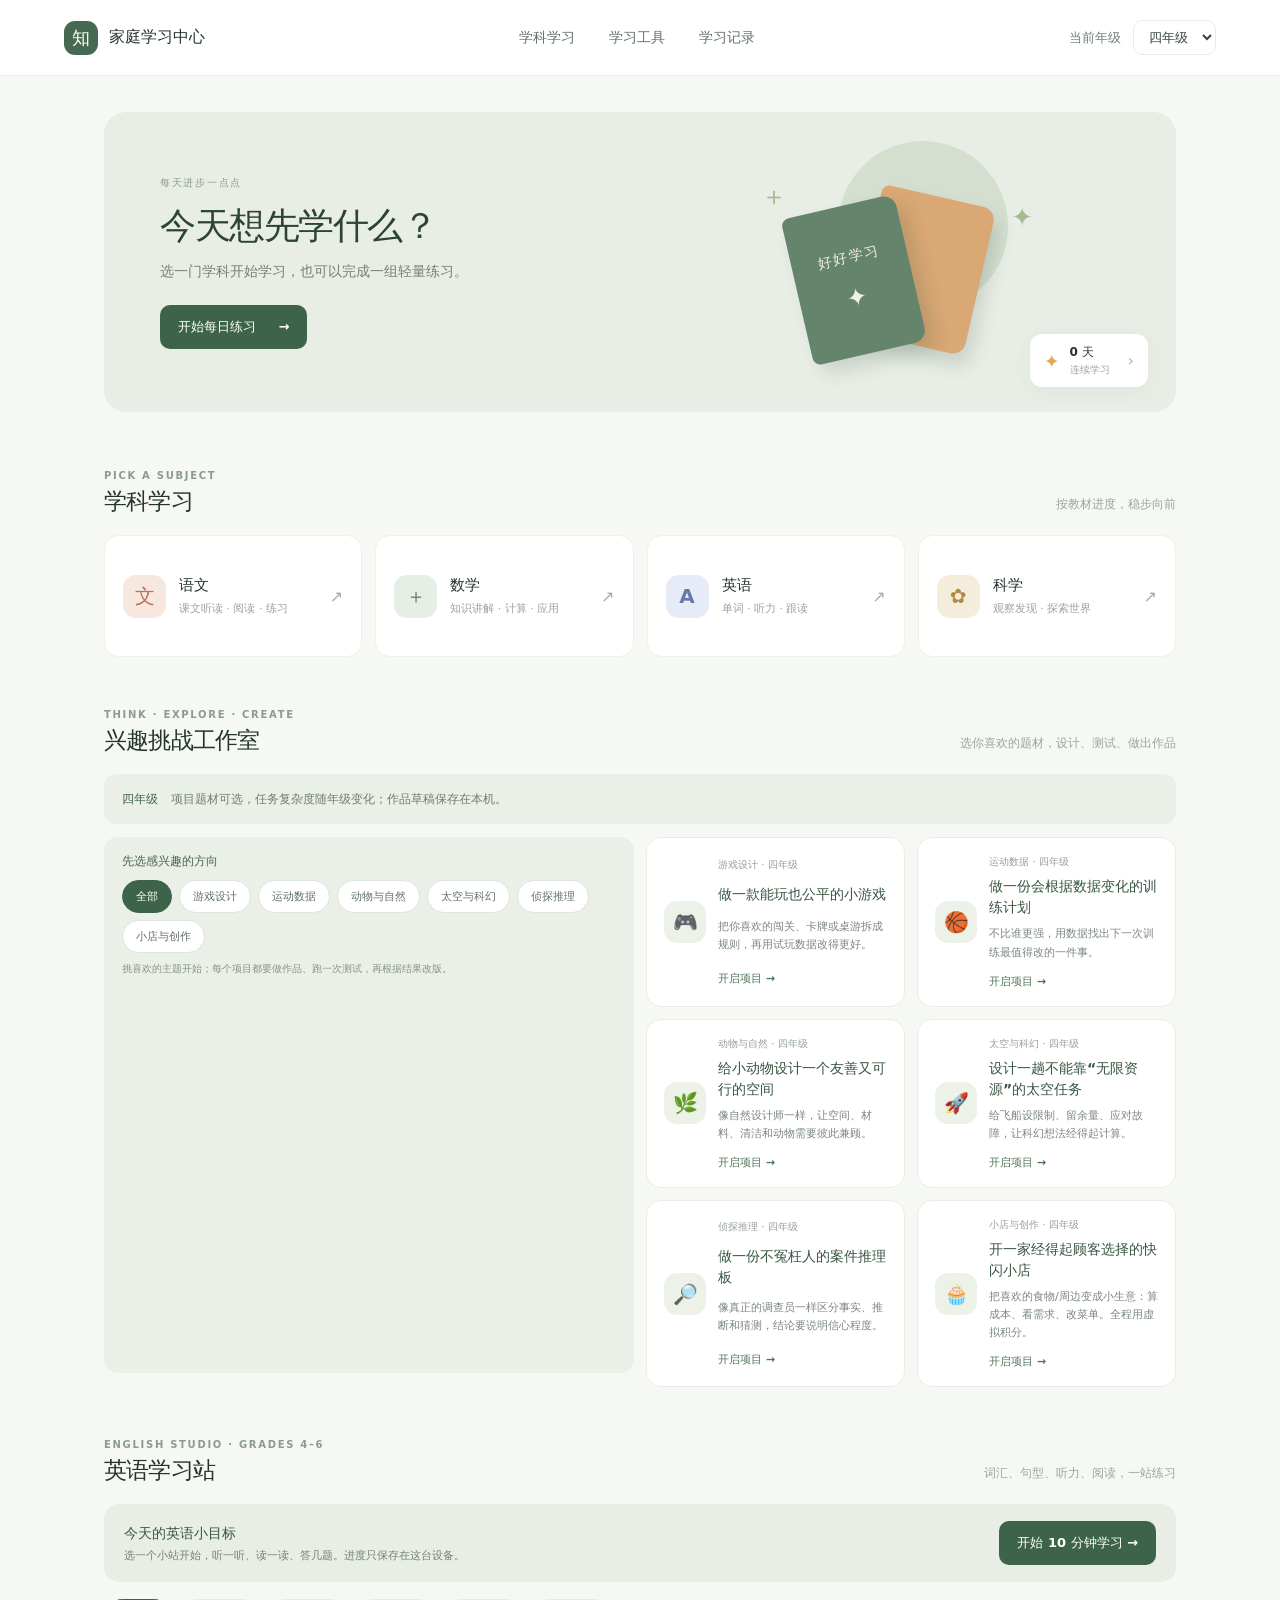
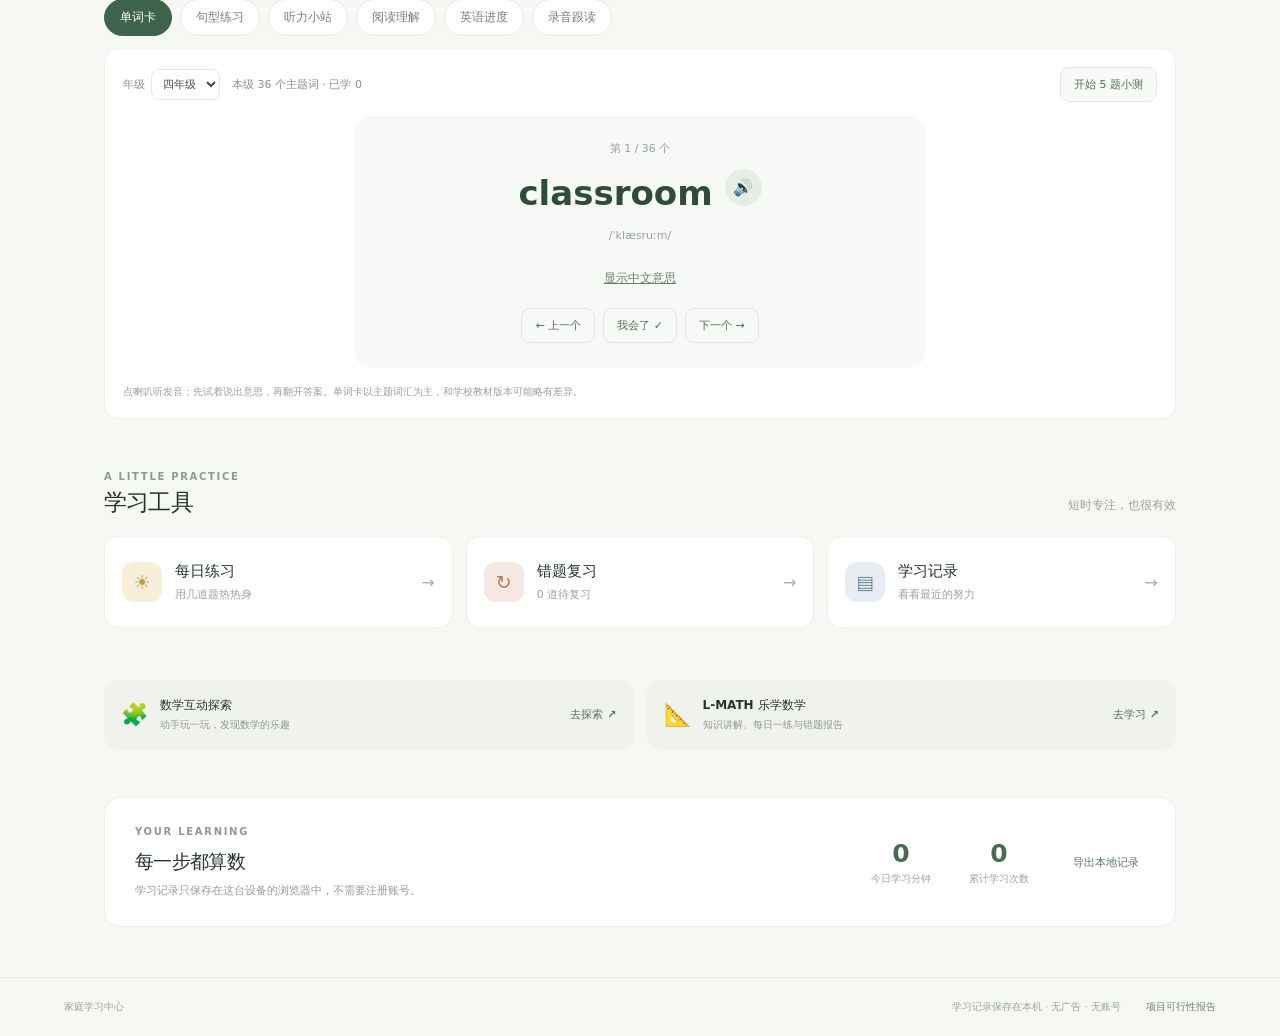
==== index.html @ c42e1370 "Replace basic drills with interest-led projects" ====
<!doctype html>
<html lang="zh-CN"><head><meta charset="utf-8"><meta name="viewport" content="width=device-width,initial-scale=1,viewport-fit=cover"><meta name="theme-color" content="#f4f7f2"><meta name="description" content="四至六年级家庭学习入口"><link rel="manifest" href="manifest.webmanifest"><link rel="icon" href="icon.svg" type="image/svg+xml"><link rel="stylesheet" href="styles.css"><title>家庭学习中心</title></head>
<body><header class="topbar"><a class="brand" href="#home"><span class="brand-mark">知</span><span>家庭学习中心</span></a><nav><a href="#subjects">学科学习</a><a href="#tools">学习工具</a><a href="#records">学习记录</a></nav><label class="grade-picker">当前年级 <select id="grade"><option value="4">四年级</option><option value="5">五年级</option><option value="6">六年级</option></select></label></header>
<main id="home"><section class="hero"><div class="hero-copy"><p class="eyebrow">每天进步一点点</p><h1>今天想先学什么？</h1><p>选一门学科开始学习，也可以完成一组轻量练习。</p><button class="primary" id="daily-start">开始每日练习 <span>→</span></button></div><div class="hero-art" aria-hidden="true"><div class="sun"></div><div class="book book-back"></div><div class="book book-front"><span>好好学习</span><b>✦</b></div><div class="spark spark-one">✦</div><div class="spark spark-two">＋</div></div><div class="streak"><span class="streak-icon">✦</span><span><b id="streak-count">0 天</b><small>连续学习</small></span><span class="streak-arrow">›</span></div></section>
<section id="subjects" class="section"><div class="section-heading"><div><p class="eyebrow">PICK A SUBJECT</p><h2>学科学习</h2></div><span class="section-note">按教材进度，稳步向前</span></div><div class="subject-grid"><a class="subject-card chinese" href="https://d3nmsqi4n72idj.cloudfront.net/" target="_blank" rel="noopener noreferrer"><span class="subject-icon">文</span><span class="subject-text"><b>语文</b><small>课文听读 · 阅读 · 练习</small></span><span class="card-arrow">↗</span></a><a class="subject-card math" href="https://d3nmsqi4n72idj.cloudfront.net/" target="_blank" rel="noopener noreferrer"><span class="subject-icon">＋</span><span class="subject-text"><b>数学</b><small>知识讲解 · 计算 · 应用</small></span><span class="card-arrow">↗</span></a><a class="subject-card english" href="#english-learning"><span class="subject-icon">A</span><span class="subject-text"><b>英语</b><small>单词 · 听力 · 跟读</small></span><span class="card-arrow">↗</span></a><a class="subject-card science" href="https://d3nmsqi4n72idj.cloudfront.net/" target="_blank" rel="noopener noreferrer"><span class="subject-icon">✿</span><span class="subject-text"><b>科学</b><small>观察发现 · 探索世界</small></span><span class="card-arrow">↗</span></a></div></section>
<section id="advanced" class="section advanced-section"><div class="section-heading"><div><p class="eyebrow">THINK · EXPLORE · CREATE</p><h2>兴趣挑战工作室</h2></div><span class="section-note">选你喜欢的题材，设计、测试、做出作品</span></div><div class="advanced-intro"><b id="advanced-grade-label">四年级</b><span>项目题材可选，任务复杂度随年级变化；作品草稿保存在本机。</span></div><div class="advanced-grid" id="advanced-grid"></div></section>
<section id="english-learning" class="section english-learning"><div class="section-heading"><div><p class="eyebrow">ENGLISH STUDIO · GRADES 4–6</p><h2>英语学习站</h2></div><span class="section-note">词汇、句型、听力、阅读，一站练习</span></div><div class="english-intro"><div><strong>今天的英语小目标</strong><p>选一个小站开始，听一听、读一读、答几题。进度只保存在这台设备。</p></div><button class="primary" id="english-plan-start">开始 10 分钟学习 →</button></div><div class="english-tabs" role="tablist" aria-label="英语学习内容"><button class="english-tab active" data-english-tab="words">单词卡</button><button class="english-tab" data-english-tab="sentences">句型练习</button><button class="english-tab" data-english-tab="listening">听力小站</button><button class="english-tab" data-english-tab="reading">阅读理解</button><button class="english-tab" data-english-tab="progress">英语进度</button></div><div id="english-content" class="english-content"></div></section><section id="tools" class="section"><div class="section-heading"><div><p class="eyebrow">A LITTLE PRACTICE</p><h2>学习工具</h2></div><span class="section-note">短时专注，也很有效</span></div><div class="tool-grid"><button class="tool-card daily-tool" id="daily-card"><span class="tool-icon">☀</span><span><b>每日练习</b><small>用几道题热热身</small></span><span class="card-arrow">→</span></button><button class="tool-card" id="mistakes-card"><span class="tool-icon mistake-icon">↻</span><span><b>错题复习</b><small><i id="mistake-count">0</i> 道待复习</small></span><span class="card-arrow">→</span></button><button class="tool-card" id="records-card"><span class="tool-icon record-icon">▤</span><span><b>学习记录</b><small>看看最近的努力</small></span><span class="card-arrow">→</span></button></div></section>
<section class="extras"><div><span class="extra-icon">🧩</span><span><b>数学互动探索</b><small>动手玩一玩，发现数学的乐趣</small></span><a href="https://talkincode.github.io/kidslab/" target="_blank" rel="noopener noreferrer">去探索 ↗</a></div><div><span class="extra-icon">📐</span><span><b>L-MATH 乐学数学</b><small>知识讲解、每日一练与错题报告</small></span><a href="https://lll-96.github.io/Math-Learnning/" target="_blank" rel="noopener noreferrer">去学习 ↗</a></div></section>
<section id="records" class="record-panel"><div><p class="eyebrow">YOUR LEARNING</p><h2>每一步都算数</h2><p>学习记录只保存在这台设备的浏览器中，不需要注册账号。</p></div><div class="record-stat"><b id="today-minutes">0</b><small>今日学习分钟</small></div><div class="record-stat"><b id="done-lessons">0</b><small>累计学习次数</small></div><button class="text-button" id="export-data">导出本地记录</button></section></main>
<footer><span>家庭学习中心</span><span>学习记录保存在本机 · 无广告 · 无账号</span><a href="REPORT.md">项目可行性报告</a></footer><dialog id="practice-dialog"><form method="dialog" class="dialog-head"><div><p class="eyebrow">DAILY PRACTICE</p><h2 id="practice-title">每日练习</h2></div><button class="close-button" aria-label="关闭">×</button></form><div id="practice-body"></div></dialog><dialog id="challenge-dialog"><form method="dialog" class="dialog-head"><div><p class="eyebrow">THINK · EXPLORE · CREATE</p><h2 id="challenge-title">进阶挑战</h2></div><button class="close-button" aria-label="关闭">×</button></form><div id="challenge-body"></div></dialog><script src="app.js"></script><script src="advanced.js"></script><script src="english.js"></script></body></html>
---- styles.css ----
:root{font-family:'Noto Sans SC','Microsoft YaHei',system-ui,sans-serif;color:#26352c;background:#f6f8f4;font-synthesis:none;--green:#395f4a;--paper:#fff;--line:#e9ede8}*{box-sizing:border-box}body{margin:0;min-width:320px}a{color:inherit;text-decoration:none}button,select{font:inherit}.topbar{height:76px;display:flex;align-items:center;justify-content:space-between;padding:0 max(5vw,24px);background:#fff;border-bottom:1px solid #edf0ec}.brand{display:flex;gap:11px;align-items:center;font-weight:700}.brand-mark{width:34px;height:34px;border-radius:11px;background:#456951;color:white;display:grid;place-items:center;font-size:18px}.topbar nav{display:flex;gap:34px;color:#66726a;font-size:14px}.grade-picker{font-size:13px;color:#748078}.grade-picker select{margin-left:8px;padding:8px 11px;border:1px solid var(--line);border-radius:9px;background:#fff;color:#37473d}main{max-width:1120px;padding:0 24px;margin:auto}.hero{min-height:300px;margin:36px 0 58px;border-radius:22px;background:#e8eee5;position:relative;overflow:hidden;display:flex;align-items:center;padding:48px 56px}.hero-copy{position:relative;z-index:2}.eyebrow{font-size:10px;letter-spacing:.17em;font-weight:700;color:#8d9b8f;margin:0 0 12px}.hero h1{font-size:36px;letter-spacing:-.04em;margin:0 0 12px;color:#2c4434}.hero-copy>p:not(.eyebrow){color:#738076;margin:0 0 24px;font-size:14px}.primary{border:0;background:#3d644a;color:#fff;padding:13px 18px;border-radius:10px;font-size:13px;font-weight:600;cursor:pointer}.primary span{margin-left:18px}.hero-art{position:absolute;width:350px;height:290px;right:120px;top:5px}.sun{position:absolute;width:170px;height:170px;right:48px;top:24px;border-radius:50%;background:#d4dfd0}.book{position:absolute;width:116px;height:150px;top:88px;left:90px;border-radius:8px 13px 13px 8px;box-shadow:8px 11px 18px #273a2b27;transform:rotate(-13deg)}.book-back{left:159px;top:78px;background:#d9a875;transform:rotate(13deg)}.book-front{background:#64856c;color:#f5f1dc;display:flex;align-items:center;justify-content:center;flex-direction:column;font-size:14px;letter-spacing:.12em}.book-front b{font-size:25px;margin-top:17px;font-weight:400}.spark{position:absolute;color:#a6b894}.spark-one{right:23px;top:85px;font-size:26px}.spark-two{left:55px;top:62px;font-size:26px}.streak{position:absolute;right:28px;bottom:25px;display:flex;align-items:center;gap:10px;background:#fff;padding:10px 14px;border-radius:12px;box-shadow:0 5px 20px #3346340d}.streak-icon{color:#e5a855;font-size:19px}.streak b,.streak small{display:block}.streak b{font-size:12px}.streak small{font-size:10px;color:#9aa49c;margin-top:2px}.streak-arrow{color:#a5afa7;margin-left:8px}.section{margin:0 0 52px}.section-heading{display:flex;justify-content:space-between;align-items:end;margin-bottom:18px}.section-heading .eyebrow{margin-bottom:5px}.section h2,.record-panel h2{margin:0;font-size:23px;letter-spacing:-.035em}.section-note{font-size:12px;color:#9aa49c;padding-bottom:4px}.subject-grid{display:grid;grid-template-columns:repeat(4,1fr);gap:13px}.subject-card{height:122px;border-radius:14px;background:white;display:flex;align-items:center;padding:18px;gap:13px;border:1px solid #eef0ec;transition:transform .18s,box-shadow .18s}.subject-card:hover,.tool-card:hover{transform:translateY(-2px);box-shadow:0 10px 25px #26352c0b}.subject-icon{width:43px;height:43px;border-radius:13px;display:grid;place-items:center;font-weight:700;font-size:20px}.chinese .subject-icon{background:#f7e8df;color:#bb7350}.math .subject-icon{background:#e6efe5;color:#648260}.english .subject-icon{background:#e6ebf7;color:#667aa8}.science .subject-icon{background:#f4eddb;color:#b18a42}.subject-text{display:flex;flex-direction:column;gap:6px}.subject-text b,.tool-card b{font-size:15px}.subject-text small,.tool-card small{font-size:11px;color:#9aa49c}.card-arrow{margin-left:auto;color:#a4ada5;font-size:16px}.tool-grid{display:grid;grid-template-columns:repeat(3,1fr);gap:13px}.tool-card{min-height:92px;border:1px solid #eef0ec;border-radius:14px;background:#fff;display:flex;align-items:center;text-align:left;padding:17px;gap:13px;cursor:pointer;color:inherit;transition:.18s}.tool-icon{width:40px;height:40px;border-radius:12px;display:grid;place-items:center;background:#f7efd9;color:#c29844;font-size:19px}.mistake-icon{background:#f5e8e3;color:#bb765a}.record-icon{background:#e7edf2;color:#6f8897}.tool-card span:nth-child(2){display:flex;flex-direction:column;gap:6px}.extras{display:grid;grid-template-columns:1fr 1fr;gap:13px;margin:0 0 48px}.extras>div{display:flex;align-items:center;gap:12px;padding:17px;background:#f0f2ed;border-radius:13px}.extra-icon{font-size:22px}.extras span:nth-child(2){display:flex;flex-direction:column;gap:4px}.extras b{font-size:12px}.extras small{font-size:10px;color:#8e9991}.extras a{margin-left:auto;font-size:11px;color:#52735b;font-weight:600;white-space:nowrap}.record-panel{padding:28px 30px;background:#fff;border:1px solid #edf0ec;border-radius:16px;display:flex;align-items:center;gap:38px;margin-bottom:50px}.record-panel>div:first-child{flex:1}.record-panel h2{font-size:19px}.record-panel>div:first-child>p:last-child{font-size:11px;color:#929d94;margin:8px 0 0}.record-stat b,.record-stat small{display:block;text-align:center}.record-stat b{font-size:25px;color:#496b50}.record-stat small{font-size:10px;color:#9aa49c;margin-top:4px}.text-button{border:0;background:none;color:#58765e;font-size:11px;cursor:pointer}footer{border-top:1px solid #e9ede8;padding:22px max(5vw,24px);font-size:10px;color:#9aa49c;display:flex;gap:25px}footer span:nth-child(2){margin-left:auto}footer a{color:#718475}dialog{border:0;border-radius:18px;padding:25px;width:min(500px,calc(100% - 30px));box-shadow:0 20px 80px #1e2e1e44;color:#26352c}dialog::backdrop{background:#1d2c2180;backdrop-filter:blur(3px)}.dialog-head{display:flex;justify-content:space-between;align-items:start}.dialog-head h2{margin:0 0 20px}.close-button{border:0;background:#f0f2ed;border-radius:50%;width:32px;height:32px;font-size:20px;cursor:pointer}.question{padding:17px;background:#f5f7f3;border-radius:12px;margin:10px 0}.question p{margin:0 0 12px;font-weight:600}.answers{display:grid;grid-template-columns:1fr 1fr;gap:8px}.answer{border:1px solid #e2e8e1;border-radius:9px;background:white;padding:11px;cursor:pointer;text-align:left}.answer.correct{background:#e6f2e8;border-color:#75a47d}.answer.wrong{background:#fae9e5;border-color:#d79987}.result{font-size:13px;color:#547459;padding:13px 0}.history-row{font-size:12px;padding:10px 0;border-bottom:1px solid #edf0ec}.history-empty{color:#89958c;font-size:13px;padding:12px 0}@media(max-width:760px){.topbar{height:64px;padding:0 17px}.topbar nav{display:none}.grade-picker{font-size:11px}.grade-picker select{padding:7px}.hero{margin:18px 0 40px;min-height:270px;padding:30px 23px;align-items:flex-start}.hero h1{font-size:29px}.hero-copy>p:not(.eyebrow){max-width:230px;line-height:1.7}.hero-art{right:-82px;top:73px;transform:scale(.73);transform-origin:top right;opacity:.8}.streak{right:15px;bottom:14px}.subject-grid{grid-template-columns:repeat(2,1fr);gap:10px}.subject-card{height:105px;padding:12px;gap:9px}.subject-icon{width:38px;height:38px}.subject-text b{font-size:14px}.subject-text small{font-size:10px}.section{margin-bottom:40px}.section h2{font-size:21px}.section-note{font-size:10px}.tool-grid{grid-template-columns:1fr}.tool-card{min-height:76px}.extras{grid-template-columns:1fr;margin-bottom:35px}.record-panel{padding:22px 18px;gap:16px;flex-wrap:wrap}.record-panel>div:first-child{flex-basis:100%}.record-stat{flex:1}.text-button{margin-left:auto}footer{flex-wrap:wrap;padding:18px;font-size:9px;gap:9px 16px}footer span:nth-child(2){margin-left:0}footer a{margin-left:auto}}@media(min-width:761px) and (max-width:980px){.subject-grid{grid-template-columns:repeat(2,1fr)}.hero-art{right:55px}.subject-card{height:106px}}
.english-learning{scroll-margin-top:22px}.english-intro{background:#e8eee5;border-radius:15px;padding:17px 20px;display:flex;align-items:center;gap:18px;margin-bottom:14px}.english-intro>div{flex:1}.english-intro strong{font-size:14px;color:#385741}.english-intro p{font-size:11px;color:#728075;margin:5px 0 0}.english-intro .primary{white-space:nowrap}.english-tabs{display:flex;gap:8px;overflow-x:auto;padding:3px 0 12px;scrollbar-width:thin}.english-tab{border:1px solid #e5eae3;border-radius:999px;background:#fff;padding:9px 15px;color:#718075;font-size:12px;white-space:nowrap;cursor:pointer}.english-tab.active{background:#3d644a;border-color:#3d644a;color:#fff}.english-content{min-height:265px;background:#fff;border:1px solid #edf0ec;border-radius:15px;padding:18px}.english-toolbar{display:flex;align-items:center;gap:12px;flex-wrap:wrap;margin-bottom:14px;color:#869289;font-size:11px}.english-toolbar label{display:flex;align-items:center;gap:6px}.english-toolbar select{border:1px solid #e4e9e3;border-radius:8px;padding:7px;background:white;color:#415147}.english-toolbar .soft-button{margin-left:auto}.soft-button{border:1px solid #e2e9e1;background:#f8faf7;color:#4d7055;border-radius:9px;padding:9px 13px;font-size:11px;cursor:pointer}.word-card{max-width:570px;margin:10px auto 0;padding:25px;border-radius:15px;background:#f7f9f6;text-align:center}.word-count,.ipa{font-size:11px;color:#97a199}.word-main{display:flex;align-items:center;justify-content:center;gap:12px}.word-main h3{font-size:34px;margin:17px 0 5px;color:#2f4c38}.sound-button{border:0;background:#e4eee3;width:37px;height:37px;border-radius:50%;cursor:pointer}.reveal-word{margin-top:16px;border:0;background:none;color:#65836a;text-decoration:underline;cursor:pointer;font-size:12px}.word-meaning{font-weight:700;color:#4b6a50}.word-actions{display:flex;justify-content:center;gap:8px;flex-wrap:wrap;margin-top:20px}.english-hint{margin-top:15px;color:#98a198;font-size:10px;line-height:1.7}.quiz-progress{font-size:11px;color:#94a096;margin:8px 0}.quiz-card{background:#f7f9f6;border-radius:13px;padding:20px}.quiz-card h3,.listening-card h3,.speaking-card h3,.reading-card h3{font-size:18px;color:#304936;margin:7px 0 15px}.english-options{display:grid;grid-template-columns:1fr 1fr;gap:9px;margin-top:13px}.english-option{border:1px solid #e1e8e0;border-radius:10px;background:#fff;padding:12px;text-align:left;color:#394b3e;font-size:13px;cursor:pointer;line-height:1.5}.english-option:hover{border-color:#739578}.english-option.correct{border-color:#79a481;background:#eaf4eb}.english-option:disabled{cursor:default}.prompt-cn{font-size:19px;font-weight:700;margin:0}.answer-feedback{margin:12px 0 0;font-size:12px;color:#55765b;line-height:1.6}.english-result{text-align:center;padding:40px 10px}.english-result>span{font-size:30px;color:#d5a34f}.english-result h3{font-size:20px}.listen-label{font-size:10px;letter-spacing:.12em;color:#91a092;font-weight:700}.listening-card,.speaking-card,.reading-card{max-width:700px;margin:auto;padding:8px}.listen-big{display:flex;align-items:center;gap:12px;margin:12px auto;border:0;border-radius:12px;background:#e9f0e7;color:#466d4f;padding:14px 20px;font-weight:700;cursor:pointer}.text-button{cursor:pointer}.listen-script{padding:10px;background:#f6f8f4;border-radius:9px;text-align:center}.reading-top{display:flex;justify-content:space-between;align-items:center;color:#8a968d;font-size:11px}.reading-card h3{font-size:21px;margin:12px 0}.reading-text{font-size:15px;line-height:2;color:#405347;background:#f7f9f6;border-radius:12px;padding:17px}.read-line{border-radius:4px}.read-line.speaking{background:#e7f2df;box-shadow:0 0 0 2px #e7f2df}.reading-question{padding:12px 0;border-bottom:1px solid #edf0ec}.reading-question>p:first-child{font-weight:600;font-size:13px}.reading-question .english-option{font-size:12px}.english-progress{display:flex;gap:12px}.english-stat{flex:1;padding:17px;background:#f6f8f4;border-radius:12px;text-align:center}.english-stat b,.english-stat small{display:block}.english-stat b{font-size:24px;color:#4f7357}.english-stat small{font-size:10px;color:#909b91;margin-top:5px}.subhead{font-size:14px;margin:20px 0 8px}.speaking-card{padding:10px}.model-text{font-size:16px;line-height:1.8;padding:15px;background:#f6f8f4;border-radius:12px}.record-controls{display:flex;gap:8px;flex-wrap:wrap}.record-button{border:0;background:#b95d4d;color:#fff;border-radius:9px;padding:10px 14px;font-size:11px;cursor:pointer}.record-button:disabled,.soft-button:disabled{opacity:.5}.record-playback{margin:13px 0}.record-playback audio{width:100%;height:40px}.record-grade{padding:14px;background:#f6f8f4;border-radius:11px}.record-grade>p{font-weight:700;font-size:13px}.self-score{display:flex;gap:8px;flex-wrap:wrap;margin:8px 0}.self-score button{background:white;border:1px solid #dfe8de;border-radius:8px;padding:9px 12px;color:#4e6c53;cursor:pointer}.record-grade small{display:block;color:#849186;font-size:10px;line-height:1.6}@media(max-width:760px){.english-intro{align-items:flex-start;flex-direction:column;padding:15px}.english-intro .primary{width:100%;text-align:center}.english-content{padding:12px}.english-options{grid-template-columns:1fr}.word-card{padding:19px 12px}.english-toolbar .soft-button{margin-left:0}.english-stat{padding:13px 5px}.english-stat b{font-size:20px}.reading-text{font-size:14px}}

/* Progressive thinking challenges */
.advanced-section{scroll-margin-top:22px}.advanced-intro{display:flex;align-items:center;gap:13px;padding:15px 18px;margin-bottom:13px;border-radius:12px;background:#eaf0e7;color:#6e7e70;font-size:12px;line-height:1.7}.advanced-intro b{color:#42654a;white-space:nowrap}.advanced-grid{display:grid;grid-template-columns:repeat(2,minmax(0,1fr));gap:12px}.advanced-card{position:relative;display:grid;grid-template-columns:40px 1fr;column-gap:12px;align-items:center;text-align:left;padding:18px;border:1px solid #e9ede8;border-radius:14px;background:white;color:#26352c;cursor:pointer;transition:transform .18s,box-shadow .18s}.advanced-card:hover{transform:translateY(-2px);box-shadow:0 10px 25px #26352c0b}.advanced-icon{grid-row:span 4;width:40px;height:40px;display:grid;place-items:center;border-radius:12px;background:#edf2e9;color:#527256;font-size:19px}.advanced-card.english .advanced-icon{background:#e6ebf7;color:#667aa8}.advanced-card.chinese .advanced-icon{background:#f7e8df;color:#bb7350}.advanced-card.science .advanced-icon{background:#f4eddb;color:#b18a42}.advanced-meta{font-size:10px;color:#97a199}.advanced-card>b{font-size:14px;margin:4px 0}.advanced-card>strong{font-size:13px;font-weight:600;color:#4e6752}.advanced-card>small{font-size:10px;color:#9aa49c;margin-top:7px}.advanced-arrow{grid-column:2;color:#54745a;font-size:11px;font-weight:600;margin-top:12px}.challenge-tag{font-size:11px;color:#839187;margin:0 0 12px}.challenge-passage{padding:17px;border-radius:12px;background:#f5f7f3;font-size:14px;line-height:1.9;white-space:pre-line}.challenge-task{padding:8px 0}.challenge-task h3{font-size:14px;margin:14px 0 6px}.challenge-task p,.challenge-details p{font-size:13px;line-height:1.8;color:#516257}.challenge-details{border-top:1px solid #edf0ec;padding:12px 0}.challenge-details summary{font-size:12px;color:#55765b;font-weight:600;cursor:pointer;padding:5px 0}.challenge-details p{margin:8px 0 0}.challenge-done{width:100%;margin-top:12px}.challenge-note{font-size:10px;color:#99a29b;text-align:center;line-height:1.6}@media(max-width:760px){.advanced-grid{grid-template-columns:1fr}.advanced-intro{align-items:flex-start}.advanced-card{padding:15px}}

/* Interest-led project studio */
.interest-picker{padding:16px 18px;background:#eaf0e7;border-radius:14px;margin-bottom:14px}.interest-picker>span{display:block;font-size:12px;font-weight:700;color:#48664e;margin-bottom:10px}.interest-picker>small{display:block;font-size:10px;color:#879389;margin-top:9px}.interest-chips{display:flex;gap:7px;flex-wrap:wrap}.interest-chip{border:1px solid #dce5da;border-radius:999px;padding:8px 13px;background:#fff;color:#617166;font-size:11px;cursor:pointer}.interest-chip.active{background:#3d644a;border-color:#3d644a;color:white}.mission-grid{display:grid;grid-template-columns:repeat(2,minmax(0,1fr));gap:12px}.mission-card{display:grid;grid-template-columns:42px 1fr;gap:7px 12px;align-items:center;text-align:left;padding:17px;border:1px solid #e9ede8;border-radius:15px;background:#fff;color:#26352c;cursor:pointer;transition:.18s}.mission-card:hover{transform:translateY(-2px);box-shadow:0 10px 25px #26352c0b}.mission-icon{grid-row:span 4;width:42px;height:42px;display:grid;place-items:center;border-radius:13px;background:#edf2e9;font-size:20px}.mission-theme{font-size:10px;color:#96a097}.mission-card strong{font-size:14px;color:#385541;line-height:1.5}.mission-hook{font-size:11px;color:#7b877e;line-height:1.65}.mission-cta{font-size:11px;color:#4f7357;font-weight:700;margin-top:5px}.project-hook{padding:14px 16px;background:#eaf0e7;color:#4f6954;border-radius:12px;font-size:13px;line-height:1.8}.project-brief,.project-fields,.project-rubric{margin:18px 0}.project-brief h3,.project-fields h3,.project-rubric h3{font-size:14px;margin:0 0 8px}.project-brief>p{font-size:13px;line-height:1.85;color:#4c5b50}.project-limits{display:grid;gap:5px;padding:12px;background:#f7f8f5;border-radius:10px;font-size:11px;color:#7b877e;line-height:1.7}.project-limits b{color:#526c56}.project-field{display:block;margin:12px 0}.project-field>span{display:block;font-size:11px;font-weight:600;color:#516257;margin-bottom:6px}.project-field textarea{display:block;width:100%;resize:vertical;border:1px solid #e1e7df;border-radius:10px;padding:11px;background:#fbfcfa;color:#35463a;font:inherit;font-size:12px;line-height:1.7}.project-field textarea:focus{outline:2px solid #a5bda5;border-color:transparent}.local-draft-note{font-size:10px;color:#97a097}.project-rubric{display:grid;gap:9px;padding:14px;background:#f7f8f5;border-radius:11px}.project-rubric h3{margin:0 0 3px}.project-rubric label{font-size:11px;color:#5f6d62;line-height:1.6;display:flex;align-items:flex-start;gap:8px}.project-rubric input{margin-top:2px;accent-color:#52765a}@media(max-width:760px){.mission-grid{grid-template-columns:1fr}.mission-card{padding:15px}.interest-picker{padding:14px}.interest-chip{padding:8px 10px}}
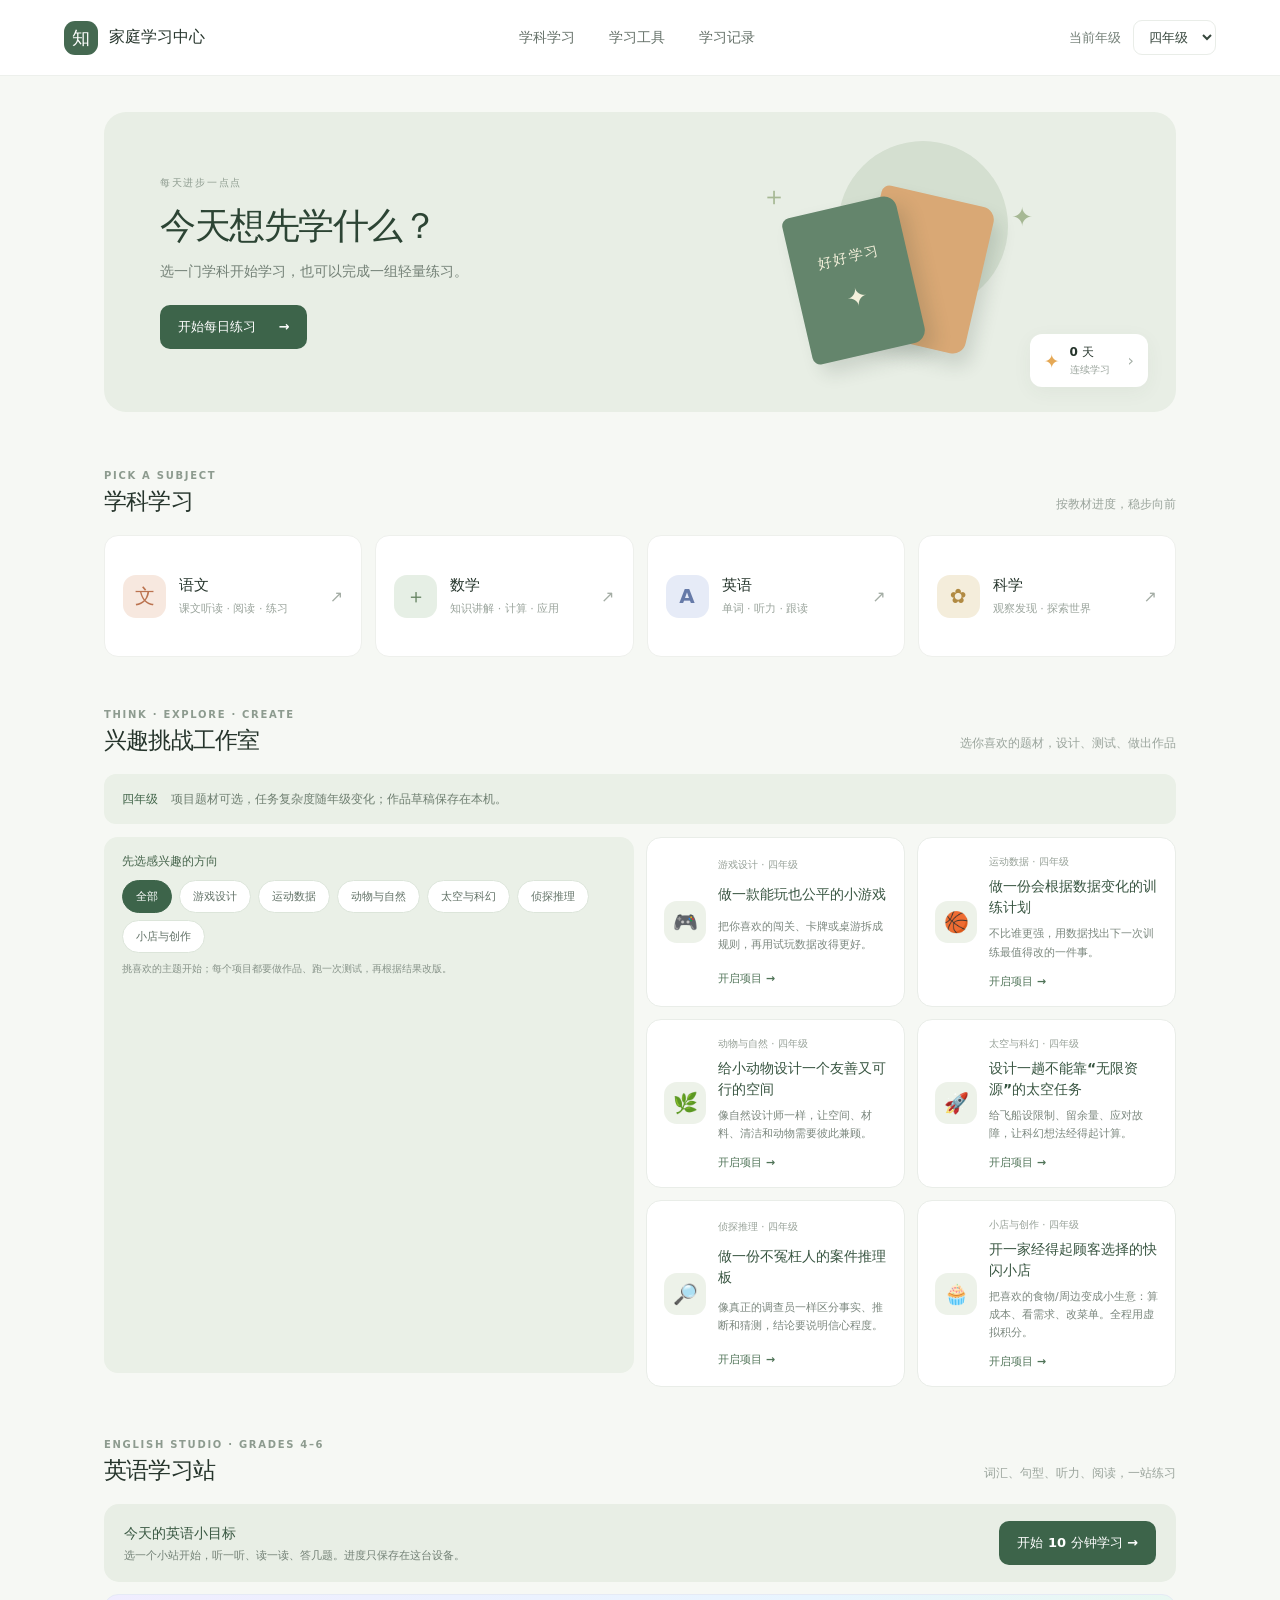
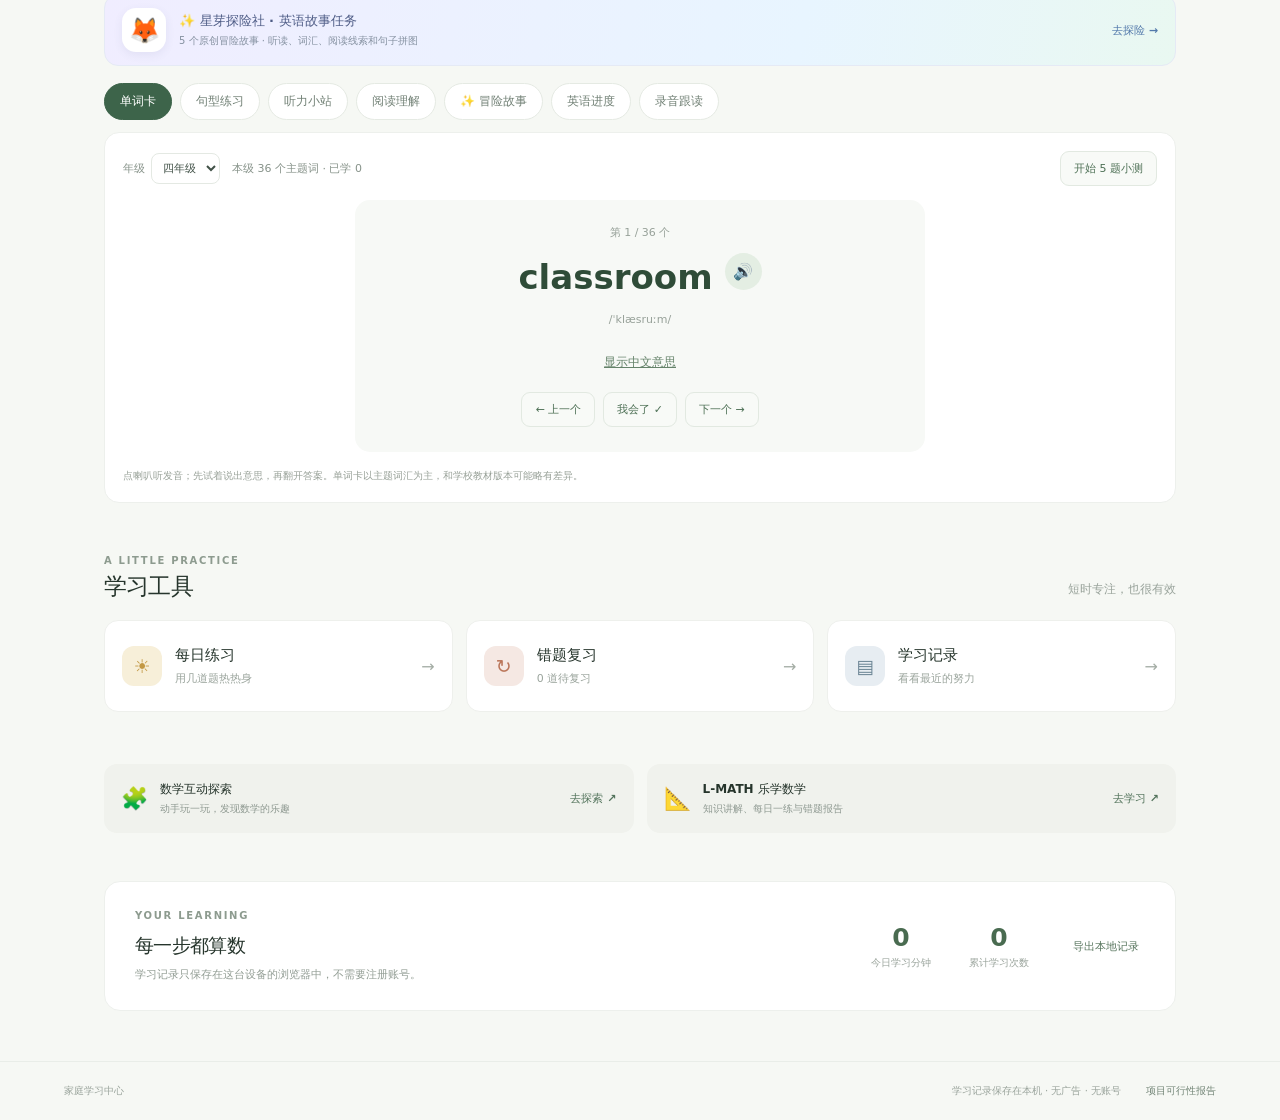
==== commit d13cb36a: "Add original interactive English adventure" ====
--- a/index.html
+++ b/index.html
@@ -4,7 +4,7 @@
 <main id="home"><section class="hero"><div class="hero-copy"><p class="eyebrow">每天进步一点点</p><h1>今天想先学什么？</h1><p>选一门学科开始学习，也可以完成一组轻量练习。</p><button class="primary" id="daily-start">开始每日练习 <span>→</span></button></div><div class="hero-art" aria-hidden="true"><div class="sun"></div><div class="book book-back"></div><div class="book book-front"><span>好好学习</span><b>✦</b></div><div class="spark spark-one">✦</div><div class="spark spark-two">＋</div></div><div class="streak"><span class="streak-icon">✦</span><span><b id="streak-count">0 天</b><small>连续学习</small></span><span class="streak-arrow">›</span></div></section>
 <section id="subjects" class="section"><div class="section-heading"><div><p class="eyebrow">PICK A SUBJECT</p><h2>学科学习</h2></div><span class="section-note">按教材进度，稳步向前</span></div><div class="subject-grid"><a class="subject-card chinese" href="https://d3nmsqi4n72idj.cloudfront.net/" target="_blank" rel="noopener noreferrer"><span class="subject-icon">文</span><span class="subject-text"><b>语文</b><small>课文听读 · 阅读 · 练习</small></span><span class="card-arrow">↗</span></a><a class="subject-card math" href="https://d3nmsqi4n72idj.cloudfront.net/" target="_blank" rel="noopener noreferrer"><span class="subject-icon">＋</span><span class="subject-text"><b>数学</b><small>知识讲解 · 计算 · 应用</small></span><span class="card-arrow">↗</span></a><a class="subject-card english" href="#english-learning"><span class="subject-icon">A</span><span class="subject-text"><b>英语</b><small>单词 · 听力 · 跟读</small></span><span class="card-arrow">↗</span></a><a class="subject-card science" href="https://d3nmsqi4n72idj.cloudfront.net/" target="_blank" rel="noopener noreferrer"><span class="subject-icon">✿</span><span class="subject-text"><b>科学</b><small>观察发现 · 探索世界</small></span><span class="card-arrow">↗</span></a></div></section>
 <section id="advanced" class="section advanced-section"><div class="section-heading"><div><p class="eyebrow">THINK · EXPLORE · CREATE</p><h2>兴趣挑战工作室</h2></div><span class="section-note">选你喜欢的题材，设计、测试、做出作品</span></div><div class="advanced-intro"><b id="advanced-grade-label">四年级</b><span>项目题材可选，任务复杂度随年级变化；作品草稿保存在本机。</span></div><div class="advanced-grid" id="advanced-grid"></div></section>
-<section id="english-learning" class="section english-learning"><div class="section-heading"><div><p class="eyebrow">ENGLISH STUDIO · GRADES 4–6</p><h2>英语学习站</h2></div><span class="section-note">词汇、句型、听力、阅读，一站练习</span></div><div class="english-intro"><div><strong>今天的英语小目标</strong><p>选一个小站开始，听一听、读一读、答几题。进度只保存在这台设备。</p></div><button class="primary" id="english-plan-start">开始 10 分钟学习 →</button></div><div class="english-tabs" role="tablist" aria-label="英语学习内容"><button class="english-tab active" data-english-tab="words">单词卡</button><button class="english-tab" data-english-tab="sentences">句型练习</button><button class="english-tab" data-english-tab="listening">听力小站</button><button class="english-tab" data-english-tab="reading">阅读理解</button><button class="english-tab" data-english-tab="progress">英语进度</button></div><div id="english-content" class="english-content"></div></section><section id="tools" class="section"><div class="section-heading"><div><p class="eyebrow">A LITTLE PRACTICE</p><h2>学习工具</h2></div><span class="section-note">短时专注，也很有效</span></div><div class="tool-grid"><button class="tool-card daily-tool" id="daily-card"><span class="tool-icon">☀</span><span><b>每日练习</b><small>用几道题热热身</small></span><span class="card-arrow">→</span></button><button class="tool-card" id="mistakes-card"><span class="tool-icon mistake-icon">↻</span><span><b>错题复习</b><small><i id="mistake-count">0</i> 道待复习</small></span><span class="card-arrow">→</span></button><button class="tool-card" id="records-card"><span class="tool-icon record-icon">▤</span><span><b>学习记录</b><small>看看最近的努力</small></span><span class="card-arrow">→</span></button></div></section>
+<section id="english-learning" class="section english-learning"><div class="section-heading"><div><p class="eyebrow">ENGLISH STUDIO · GRADES 4–6</p><h2>英语学习站</h2></div><span class="section-note">词汇、句型、听力、阅读，一站练习</span></div><div class="english-intro"><div><strong>今天的英语小目标</strong><p>选一个小站开始，听一听、读一读、答几题。进度只保存在这台设备。</p></div><button class="primary" id="english-plan-start">开始 10 分钟学习 →</button></div><a class="english-adventure-banner" href="./english-adventure.html"><span class="english-adventure-mascot">🦊</span><span class="english-adventure-text"><b>✨ 星芽探险社 · 英语故事任务</b><small>5 个原创冒险故事 · 听读、词汇、阅读线索和句子拼图</small></span><span class="english-adventure-go">去探险 →</span></a><div class="english-tabs" role="tablist" aria-label="英语学习内容"><button class="english-tab active" data-english-tab="words">单词卡</button><button class="english-tab" data-english-tab="sentences">句型练习</button><button class="english-tab" data-english-tab="listening">听力小站</button><button class="english-tab" data-english-tab="reading">阅读理解</button><button class="english-tab" data-english-tab="adventure">✨ 冒险故事</button><button class="english-tab" data-english-tab="progress">英语进度</button></div><div id="english-content" class="english-content"></div></section><section id="tools" class="section"><div class="section-heading"><div><p class="eyebrow">A LITTLE PRACTICE</p><h2>学习工具</h2></div><span class="section-note">短时专注，也很有效</span></div><div class="tool-grid"><button class="tool-card daily-tool" id="daily-card"><span class="tool-icon">☀</span><span><b>每日练习</b><small>用几道题热热身</small></span><span class="card-arrow">→</span></button><button class="tool-card" id="mistakes-card"><span class="tool-icon mistake-icon">↻</span><span><b>错题复习</b><small><i id="mistake-count">0</i> 道待复习</small></span><span class="card-arrow">→</span></button><button class="tool-card" id="records-card"><span class="tool-icon record-icon">▤</span><span><b>学习记录</b><small>看看最近的努力</small></span><span class="card-arrow">→</span></button></div></section>
 <section class="extras"><div><span class="extra-icon">🧩</span><span><b>数学互动探索</b><small>动手玩一玩，发现数学的乐趣</small></span><a href="https://talkincode.github.io/kidslab/" target="_blank" rel="noopener noreferrer">去探索 ↗</a></div><div><span class="extra-icon">📐</span><span><b>L-MATH 乐学数学</b><small>知识讲解、每日一练与错题报告</small></span><a href="https://lll-96.github.io/Math-Learnning/" target="_blank" rel="noopener noreferrer">去学习 ↗</a></div></section>
 <section id="records" class="record-panel"><div><p class="eyebrow">YOUR LEARNING</p><h2>每一步都算数</h2><p>学习记录只保存在这台设备的浏览器中，不需要注册账号。</p></div><div class="record-stat"><b id="today-minutes">0</b><small>今日学习分钟</small></div><div class="record-stat"><b id="done-lessons">0</b><small>累计学习次数</small></div><button class="text-button" id="export-data">导出本地记录</button></section></main>
 <footer><span>家庭学习中心</span><span>学习记录保存在本机 · 无广告 · 无账号</span><a href="REPORT.md">项目可行性报告</a></footer><dialog id="practice-dialog"><form method="dialog" class="dialog-head"><div><p class="eyebrow">DAILY PRACTICE</p><h2 id="practice-title">每日练习</h2></div><button class="close-button" aria-label="关闭">×</button></form><div id="practice-body"></div></dialog><dialog id="challenge-dialog"><form method="dialog" class="dialog-head"><div><p class="eyebrow">THINK · EXPLORE · CREATE</p><h2 id="challenge-title">进阶挑战</h2></div><button class="close-button" aria-label="关闭">×</button></form><div id="challenge-body"></div></dialog><script src="app.js"></script><script src="advanced.js"></script><script src="english.js"></script></body></html>
--- a/styles.css
+++ b/styles.css
@@ -6,3 +6,7 @@
 
 /* Interest-led project studio */
 .interest-picker{padding:16px 18px;background:#eaf0e7;border-radius:14px;margin-bottom:14px}.interest-picker>span{display:block;font-size:12px;font-weight:700;color:#48664e;margin-bottom:10px}.interest-picker>small{display:block;font-size:10px;color:#879389;margin-top:9px}.interest-chips{display:flex;gap:7px;flex-wrap:wrap}.interest-chip{border:1px solid #dce5da;border-radius:999px;padding:8px 13px;background:#fff;color:#617166;font-size:11px;cursor:pointer}.interest-chip.active{background:#3d644a;border-color:#3d644a;color:white}.mission-grid{display:grid;grid-template-columns:repeat(2,minmax(0,1fr));gap:12px}.mission-card{display:grid;grid-template-columns:42px 1fr;gap:7px 12px;align-items:center;text-align:left;padding:17px;border:1px solid #e9ede8;border-radius:15px;background:#fff;color:#26352c;cursor:pointer;transition:.18s}.mission-card:hover{transform:translateY(-2px);box-shadow:0 10px 25px #26352c0b}.mission-icon{grid-row:span 4;width:42px;height:42px;display:grid;place-items:center;border-radius:13px;background:#edf2e9;font-size:20px}.mission-theme{font-size:10px;color:#96a097}.mission-card strong{font-size:14px;color:#385541;line-height:1.5}.mission-hook{font-size:11px;color:#7b877e;line-height:1.65}.mission-cta{font-size:11px;color:#4f7357;font-weight:700;margin-top:5px}.project-hook{padding:14px 16px;background:#eaf0e7;color:#4f6954;border-radius:12px;font-size:13px;line-height:1.8}.project-brief,.project-fields,.project-rubric{margin:18px 0}.project-brief h3,.project-fields h3,.project-rubric h3{font-size:14px;margin:0 0 8px}.project-brief>p{font-size:13px;line-height:1.85;color:#4c5b50}.project-limits{display:grid;gap:5px;padding:12px;background:#f7f8f5;border-radius:10px;font-size:11px;color:#7b877e;line-height:1.7}.project-limits b{color:#526c56}.project-field{display:block;margin:12px 0}.project-field>span{display:block;font-size:11px;font-weight:600;color:#516257;margin-bottom:6px}.project-field textarea{display:block;width:100%;resize:vertical;border:1px solid #e1e7df;border-radius:10px;padding:11px;background:#fbfcfa;color:#35463a;font:inherit;font-size:12px;line-height:1.7}.project-field textarea:focus{outline:2px solid #a5bda5;border-color:transparent}.local-draft-note{font-size:10px;color:#97a097}.project-rubric{display:grid;gap:9px;padding:14px;background:#f7f8f5;border-radius:11px}.project-rubric h3{margin:0 0 3px}.project-rubric label{font-size:11px;color:#5f6d62;line-height:1.6;display:flex;align-items:flex-start;gap:8px}.project-rubric input{margin-top:2px;accent-color:#52765a}@media(max-width:760px){.mission-grid{grid-template-columns:1fr}.mission-card{padding:15px}.interest-picker{padding:14px}.interest-chip{padding:8px 10px}}
+
+.adventure-entry{display:grid;grid-template-columns:220px 1fr;gap:22px;align-items:center;min-height:260px;padding:22px;border-radius:17px;background:linear-gradient(115deg,#e8f3ff,#f3edff 62%,#e8f8f2);overflow:hidden}.adventure-entry-art{position:relative;display:grid;place-items:center;min-height:205px;border-radius:15px;background:linear-gradient(155deg,#8b7ad0,#72b6d0);overflow:hidden}.adventure-entry-art:before{content:"";position:absolute;inset:30px 22px 0;border-radius:45% 45% 10px 10px;background:#e9f2ff88}.adventure-entry-art span{z-index:1;font-size:86px;filter:drop-shadow(0 9px 8px #293a4a44);animation:quest-float 3s ease-in-out infinite}.adventure-entry-art i,.adventure-entry-art b{position:absolute;color:#fff0aa;font-size:31px}.adventure-entry-art i{right:32px;top:25px}.adventure-entry-art b{left:20px;top:65px;color:#d8f7ff}@keyframes quest-float{50%{transform:translateY(-7px) rotate(3deg)}}.adventure-entry-copy .eyebrow{font-size:9px;letter-spacing:.14em;color:#8391a4}.adventure-entry-copy h3{font-size:21px;color:#364f71;margin:3px 0 8px}.adventure-entry-copy>p:not(.eyebrow){font-size:12px;line-height:1.8;color:#758397;max-width:560px;margin:0}.adventure-tags{display:flex;flex-wrap:wrap;gap:7px;margin:13px 0}.adventure-tags span{font-size:10px;padding:6px 9px;border-radius:99px;background:#ffffffb8;color:#687b8c}.adventure-launch{display:inline-block;text-align:center}.adventure-launch span{margin-left:10px}@media(max-width:760px){.adventure-entry{grid-template-columns:1fr;padding:14px;gap:14px}.adventure-entry-art{min-height:135px}.adventure-entry-art span{font-size:67px}.adventure-entry-copy h3{font-size:18px}.adventure-launch{width:100%}}
+
+.english-adventure-banner{display:flex;align-items:center;gap:13px;margin:-2px 0 14px;padding:13px 17px;border:1px solid #e5eaf5;border-radius:14px;background:linear-gradient(100deg,#f0edff,#e8f5ff 65%,#e9f8f1);transition:.18s}.english-adventure-banner:hover{transform:translateY(-2px);box-shadow:0 8px 22px #3c5f8015}.english-adventure-mascot{width:44px;height:44px;display:grid;place-items:center;border-radius:14px;background:#fff;font-size:25px;box-shadow:0 3px 10px #46597415}.english-adventure-text{display:grid;gap:4px;flex:1}.english-adventure-text b{font-size:13px;color:#4e5c86}.english-adventure-text small{font-size:10px;color:#8591a1}.english-adventure-go{font-size:11px;font-weight:800;color:#5279ab;white-space:nowrap}@media(max-width:760px){.english-adventure-banner{padding:11px;gap:9px}.english-adventure-text b{font-size:11px}.english-adventure-text small{font-size:9px}.english-adventure-go{font-size:10px}}
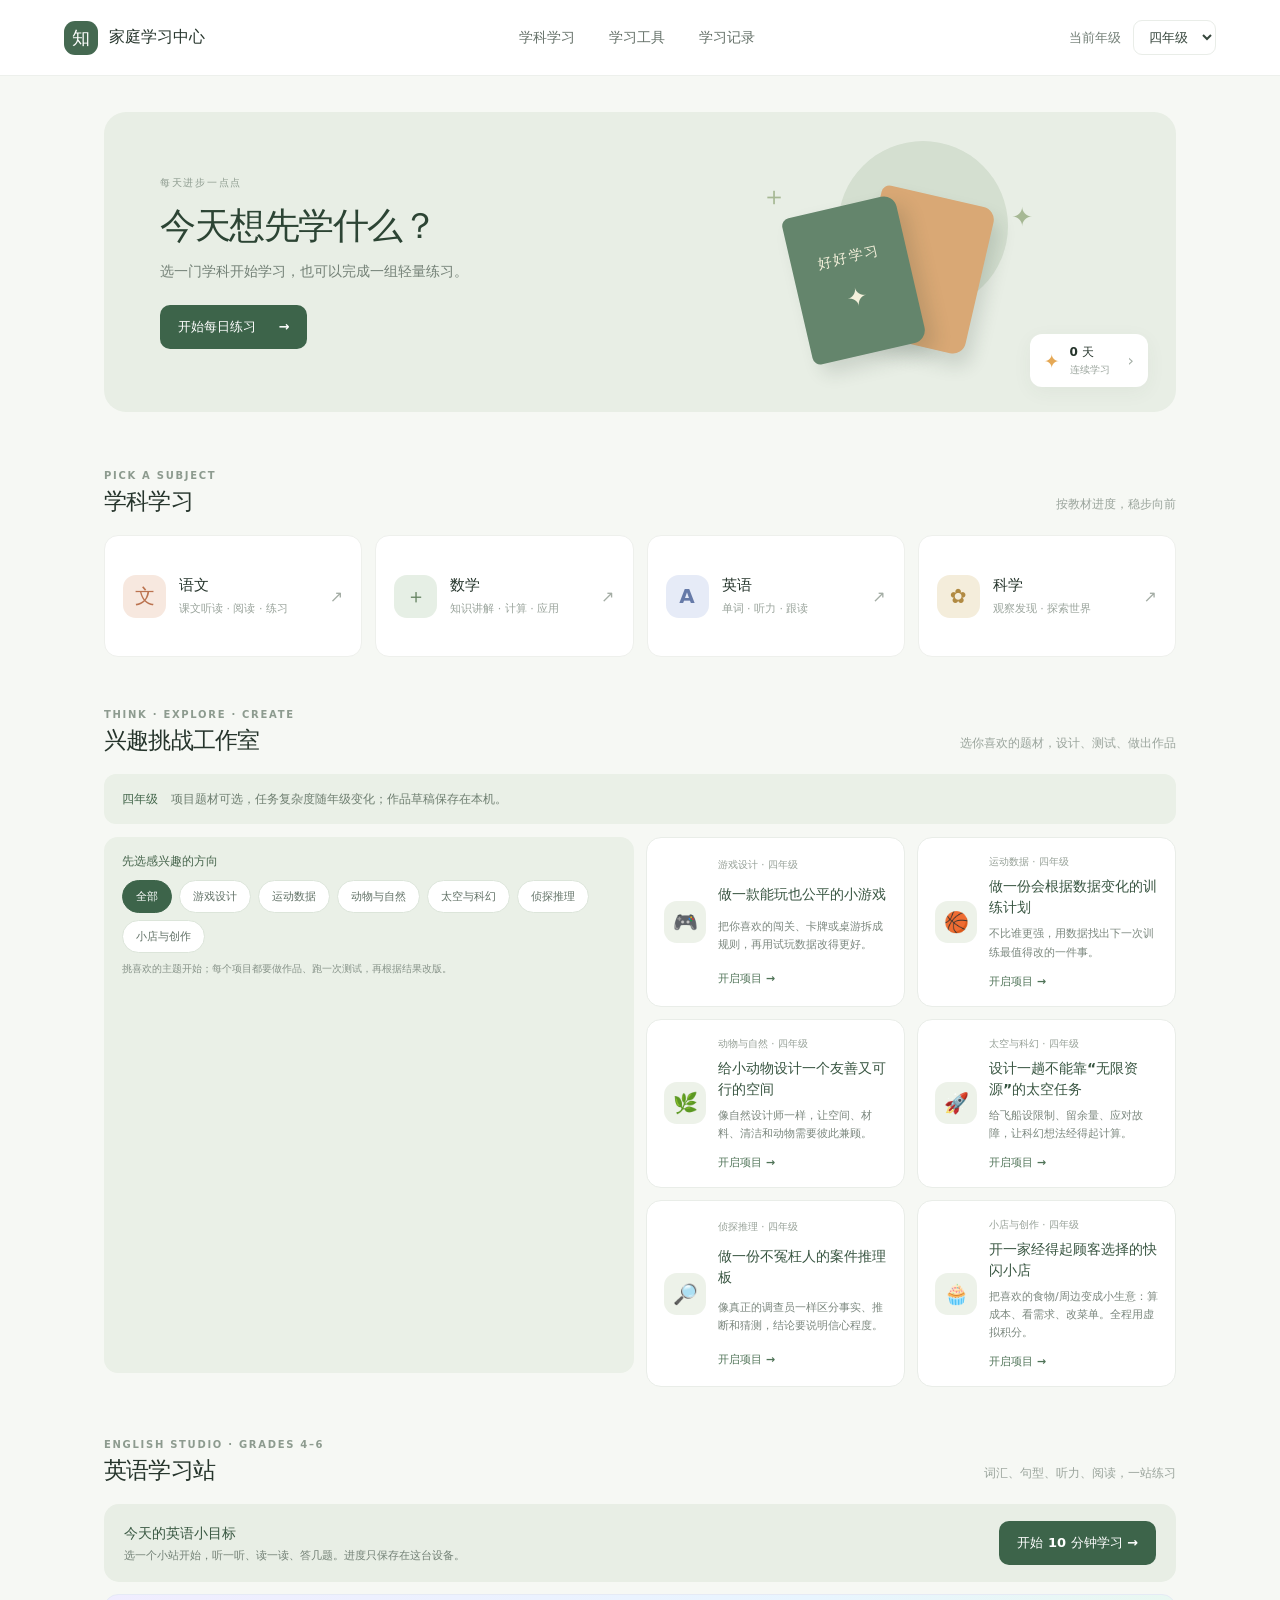
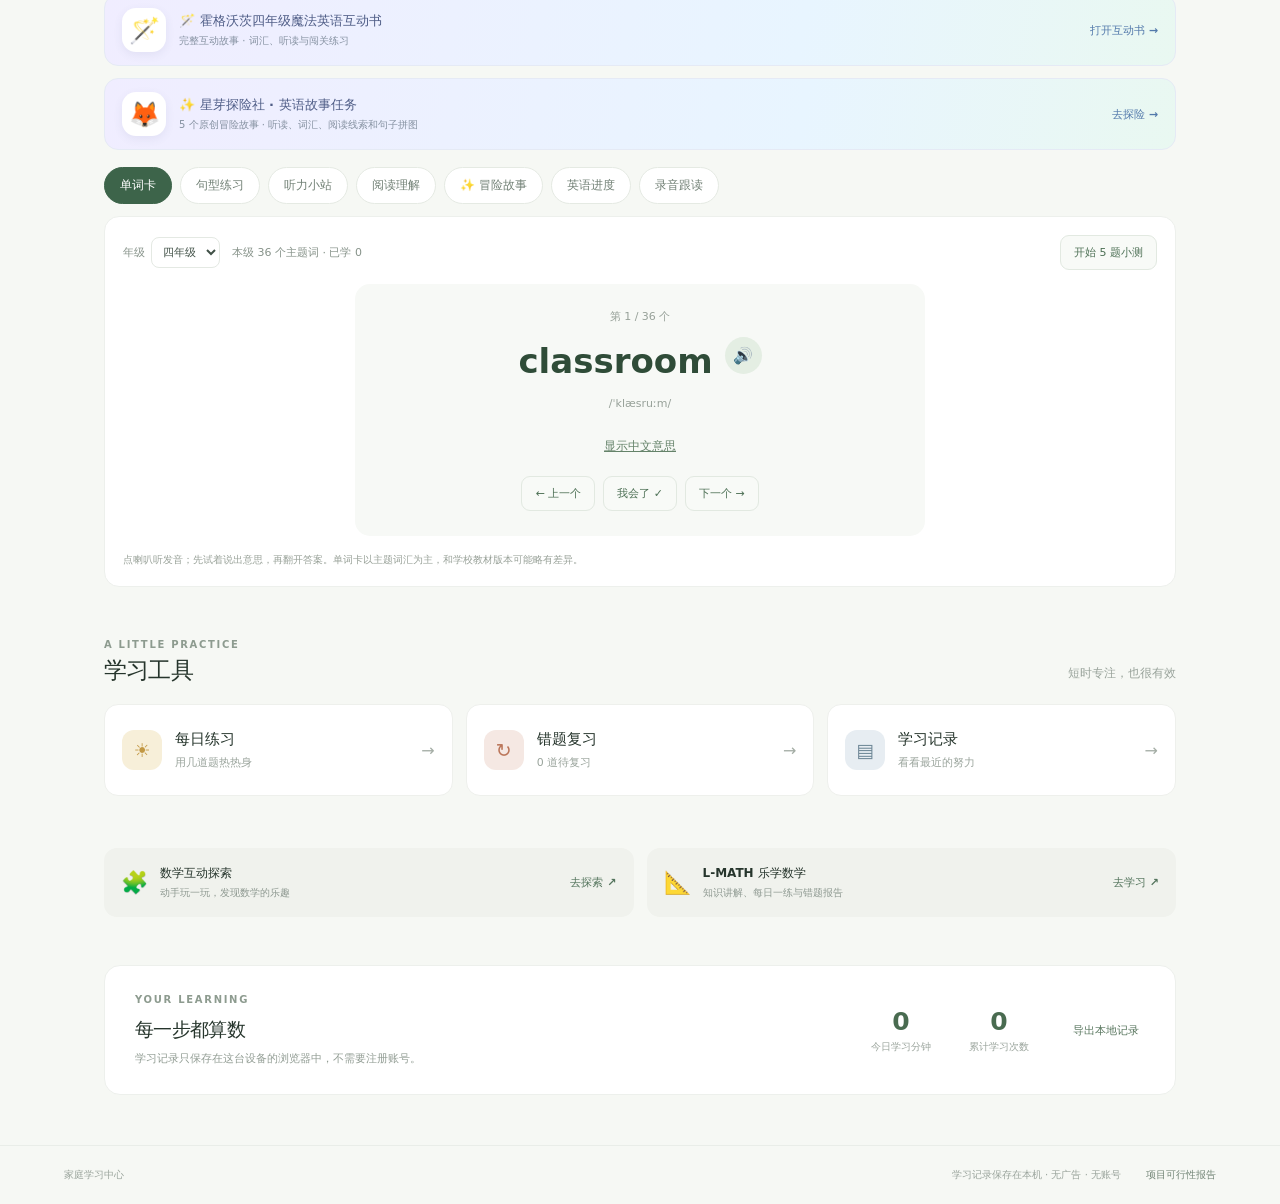
==== commit d4d6ba35: "Add original Hogwarts English interactive book" ====
--- a/index.html
+++ b/index.html
@@ -4,7 +4,7 @@
 <main id="home"><section class="hero"><div class="hero-copy"><p class="eyebrow">每天进步一点点</p><h1>今天想先学什么？</h1><p>选一门学科开始学习，也可以完成一组轻量练习。</p><button class="primary" id="daily-start">开始每日练习 <span>→</span></button></div><div class="hero-art" aria-hidden="true"><div class="sun"></div><div class="book book-back"></div><div class="book book-front"><span>好好学习</span><b>✦</b></div><div class="spark spark-one">✦</div><div class="spark spark-two">＋</div></div><div class="streak"><span class="streak-icon">✦</span><span><b id="streak-count">0 天</b><small>连续学习</small></span><span class="streak-arrow">›</span></div></section>
 <section id="subjects" class="section"><div class="section-heading"><div><p class="eyebrow">PICK A SUBJECT</p><h2>学科学习</h2></div><span class="section-note">按教材进度，稳步向前</span></div><div class="subject-grid"><a class="subject-card chinese" href="https://d3nmsqi4n72idj.cloudfront.net/" target="_blank" rel="noopener noreferrer"><span class="subject-icon">文</span><span class="subject-text"><b>语文</b><small>课文听读 · 阅读 · 练习</small></span><span class="card-arrow">↗</span></a><a class="subject-card math" href="https://d3nmsqi4n72idj.cloudfront.net/" target="_blank" rel="noopener noreferrer"><span class="subject-icon">＋</span><span class="subject-text"><b>数学</b><small>知识讲解 · 计算 · 应用</small></span><span class="card-arrow">↗</span></a><a class="subject-card english" href="#english-learning"><span class="subject-icon">A</span><span class="subject-text"><b>英语</b><small>单词 · 听力 · 跟读</small></span><span class="card-arrow">↗</span></a><a class="subject-card science" href="https://d3nmsqi4n72idj.cloudfront.net/" target="_blank" rel="noopener noreferrer"><span class="subject-icon">✿</span><span class="subject-text"><b>科学</b><small>观察发现 · 探索世界</small></span><span class="card-arrow">↗</span></a></div></section>
 <section id="advanced" class="section advanced-section"><div class="section-heading"><div><p class="eyebrow">THINK · EXPLORE · CREATE</p><h2>兴趣挑战工作室</h2></div><span class="section-note">选你喜欢的题材，设计、测试、做出作品</span></div><div class="advanced-intro"><b id="advanced-grade-label">四年级</b><span>项目题材可选，任务复杂度随年级变化；作品草稿保存在本机。</span></div><div class="advanced-grid" id="advanced-grid"></div></section>
-<section id="english-learning" class="section english-learning"><div class="section-heading"><div><p class="eyebrow">ENGLISH STUDIO · GRADES 4–6</p><h2>英语学习站</h2></div><span class="section-note">词汇、句型、听力、阅读，一站练习</span></div><div class="english-intro"><div><strong>今天的英语小目标</strong><p>选一个小站开始，听一听、读一读、答几题。进度只保存在这台设备。</p></div><button class="primary" id="english-plan-start">开始 10 分钟学习 →</button></div><a class="english-adventure-banner" href="./english-adventure.html"><span class="english-adventure-mascot">🦊</span><span class="english-adventure-text"><b>✨ 星芽探险社 · 英语故事任务</b><small>5 个原创冒险故事 · 听读、词汇、阅读线索和句子拼图</small></span><span class="english-adventure-go">去探险 →</span></a><div class="english-tabs" role="tablist" aria-label="英语学习内容"><button class="english-tab active" data-english-tab="words">单词卡</button><button class="english-tab" data-english-tab="sentences">句型练习</button><button class="english-tab" data-english-tab="listening">听力小站</button><button class="english-tab" data-english-tab="reading">阅读理解</button><button class="english-tab" data-english-tab="adventure">✨ 冒险故事</button><button class="english-tab" data-english-tab="progress">英语进度</button></div><div id="english-content" class="english-content"></div></section><section id="tools" class="section"><div class="section-heading"><div><p class="eyebrow">A LITTLE PRACTICE</p><h2>学习工具</h2></div><span class="section-note">短时专注，也很有效</span></div><div class="tool-grid"><button class="tool-card daily-tool" id="daily-card"><span class="tool-icon">☀</span><span><b>每日练习</b><small>用几道题热热身</small></span><span class="card-arrow">→</span></button><button class="tool-card" id="mistakes-card"><span class="tool-icon mistake-icon">↻</span><span><b>错题复习</b><small><i id="mistake-count">0</i> 道待复习</small></span><span class="card-arrow">→</span></button><button class="tool-card" id="records-card"><span class="tool-icon record-icon">▤</span><span><b>学习记录</b><small>看看最近的努力</small></span><span class="card-arrow">→</span></button></div></section>
+<section id="english-learning" class="section english-learning"><div class="section-heading"><div><p class="eyebrow">ENGLISH STUDIO · GRADES 4–6</p><h2>英语学习站</h2></div><span class="section-note">词汇、句型、听力、阅读，一站练习</span></div><div class="english-intro"><div><strong>今天的英语小目标</strong><p>选一个小站开始，听一听、读一读、答几题。进度只保存在这台设备。</p></div><button class="primary" id="english-plan-start">开始 10 分钟学习 →</button></div><a class="english-adventure-banner" href="./hogwarts_english_adventure_grade_4_interactive_book.html"><span class="english-adventure-mascot">🪄</span><span class="english-adventure-text"><b>🪄 霍格沃茨四年级魔法英语互动书</b><small>完整互动故事 · 词汇、听读与闯关练习</small></span><span class="english-adventure-go">打开互动书 →</span></a><a class="english-adventure-banner" href="./english-adventure.html"><span class="english-adventure-mascot">🦊</span><span class="english-adventure-text"><b>✨ 星芽探险社 · 英语故事任务</b><small>5 个原创冒险故事 · 听读、词汇、阅读线索和句子拼图</small></span><span class="english-adventure-go">去探险 →</span></a><div class="english-tabs" role="tablist" aria-label="英语学习内容"><button class="english-tab active" data-english-tab="words">单词卡</button><button class="english-tab" data-english-tab="sentences">句型练习</button><button class="english-tab" data-english-tab="listening">听力小站</button><button class="english-tab" data-english-tab="reading">阅读理解</button><button class="english-tab" data-english-tab="adventure">✨ 冒险故事</button><button class="english-tab" data-english-tab="progress">英语进度</button></div><div id="english-content" class="english-content"></div></section><section id="tools" class="section"><div class="section-heading"><div><p class="eyebrow">A LITTLE PRACTICE</p><h2>学习工具</h2></div><span class="section-note">短时专注，也很有效</span></div><div class="tool-grid"><button class="tool-card daily-tool" id="daily-card"><span class="tool-icon">☀</span><span><b>每日练习</b><small>用几道题热热身</small></span><span class="card-arrow">→</span></button><button class="tool-card" id="mistakes-card"><span class="tool-icon mistake-icon">↻</span><span><b>错题复习</b><small><i id="mistake-count">0</i> 道待复习</small></span><span class="card-arrow">→</span></button><button class="tool-card" id="records-card"><span class="tool-icon record-icon">▤</span><span><b>学习记录</b><small>看看最近的努力</small></span><span class="card-arrow">→</span></button></div></section>
 <section class="extras"><div><span class="extra-icon">🧩</span><span><b>数学互动探索</b><small>动手玩一玩，发现数学的乐趣</small></span><a href="https://talkincode.github.io/kidslab/" target="_blank" rel="noopener noreferrer">去探索 ↗</a></div><div><span class="extra-icon">📐</span><span><b>L-MATH 乐学数学</b><small>知识讲解、每日一练与错题报告</small></span><a href="https://lll-96.github.io/Math-Learnning/" target="_blank" rel="noopener noreferrer">去学习 ↗</a></div></section>
 <section id="records" class="record-panel"><div><p class="eyebrow">YOUR LEARNING</p><h2>每一步都算数</h2><p>学习记录只保存在这台设备的浏览器中，不需要注册账号。</p></div><div class="record-stat"><b id="today-minutes">0</b><small>今日学习分钟</small></div><div class="record-stat"><b id="done-lessons">0</b><small>累计学习次数</small></div><button class="text-button" id="export-data">导出本地记录</button></section></main>
 <footer><span>家庭学习中心</span><span>学习记录保存在本机 · 无广告 · 无账号</span><a href="REPORT.md">项目可行性报告</a></footer><dialog id="practice-dialog"><form method="dialog" class="dialog-head"><div><p class="eyebrow">DAILY PRACTICE</p><h2 id="practice-title">每日练习</h2></div><button class="close-button" aria-label="关闭">×</button></form><div id="practice-body"></div></dialog><dialog id="challenge-dialog"><form method="dialog" class="dialog-head"><div><p class="eyebrow">THINK · EXPLORE · CREATE</p><h2 id="challenge-title">进阶挑战</h2></div><button class="close-button" aria-label="关闭">×</button></form><div id="challenge-body"></div></dialog><script src="app.js"></script><script src="advanced.js"></script><script src="english.js"></script></body></html>
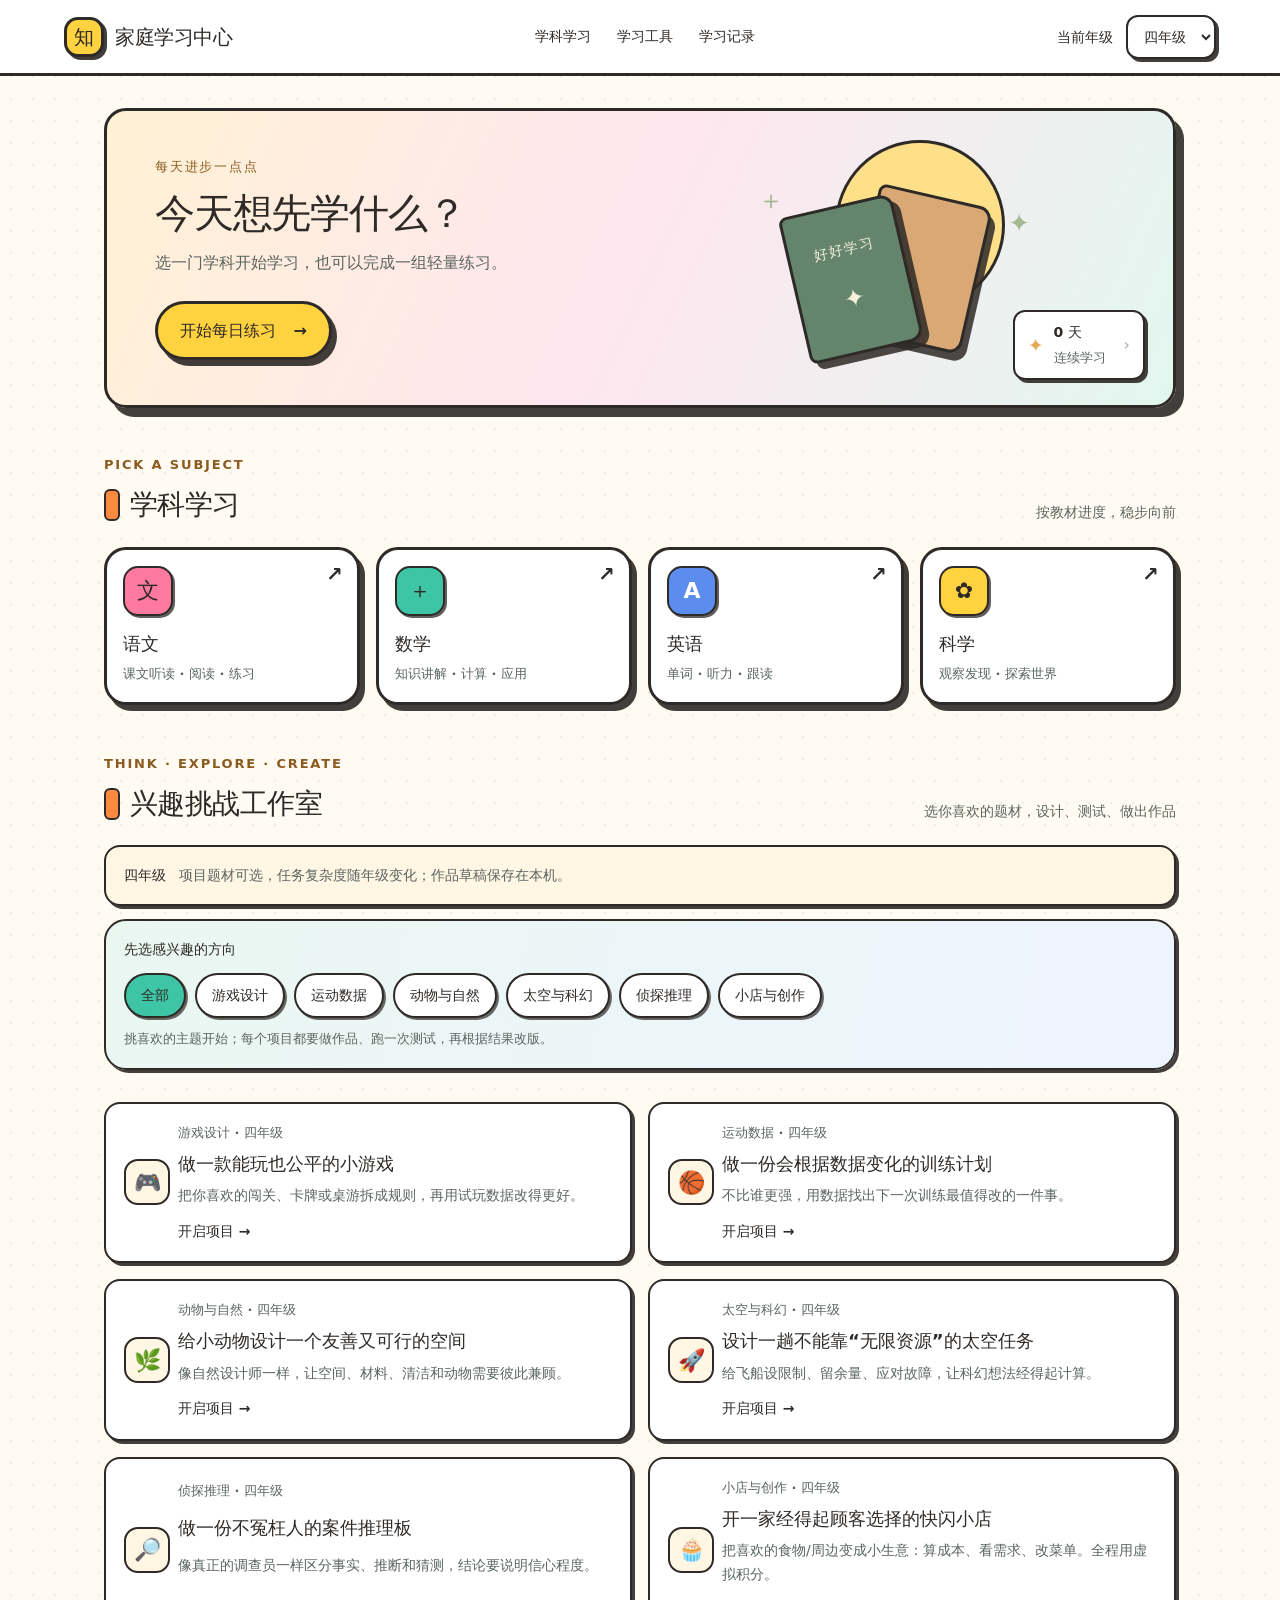
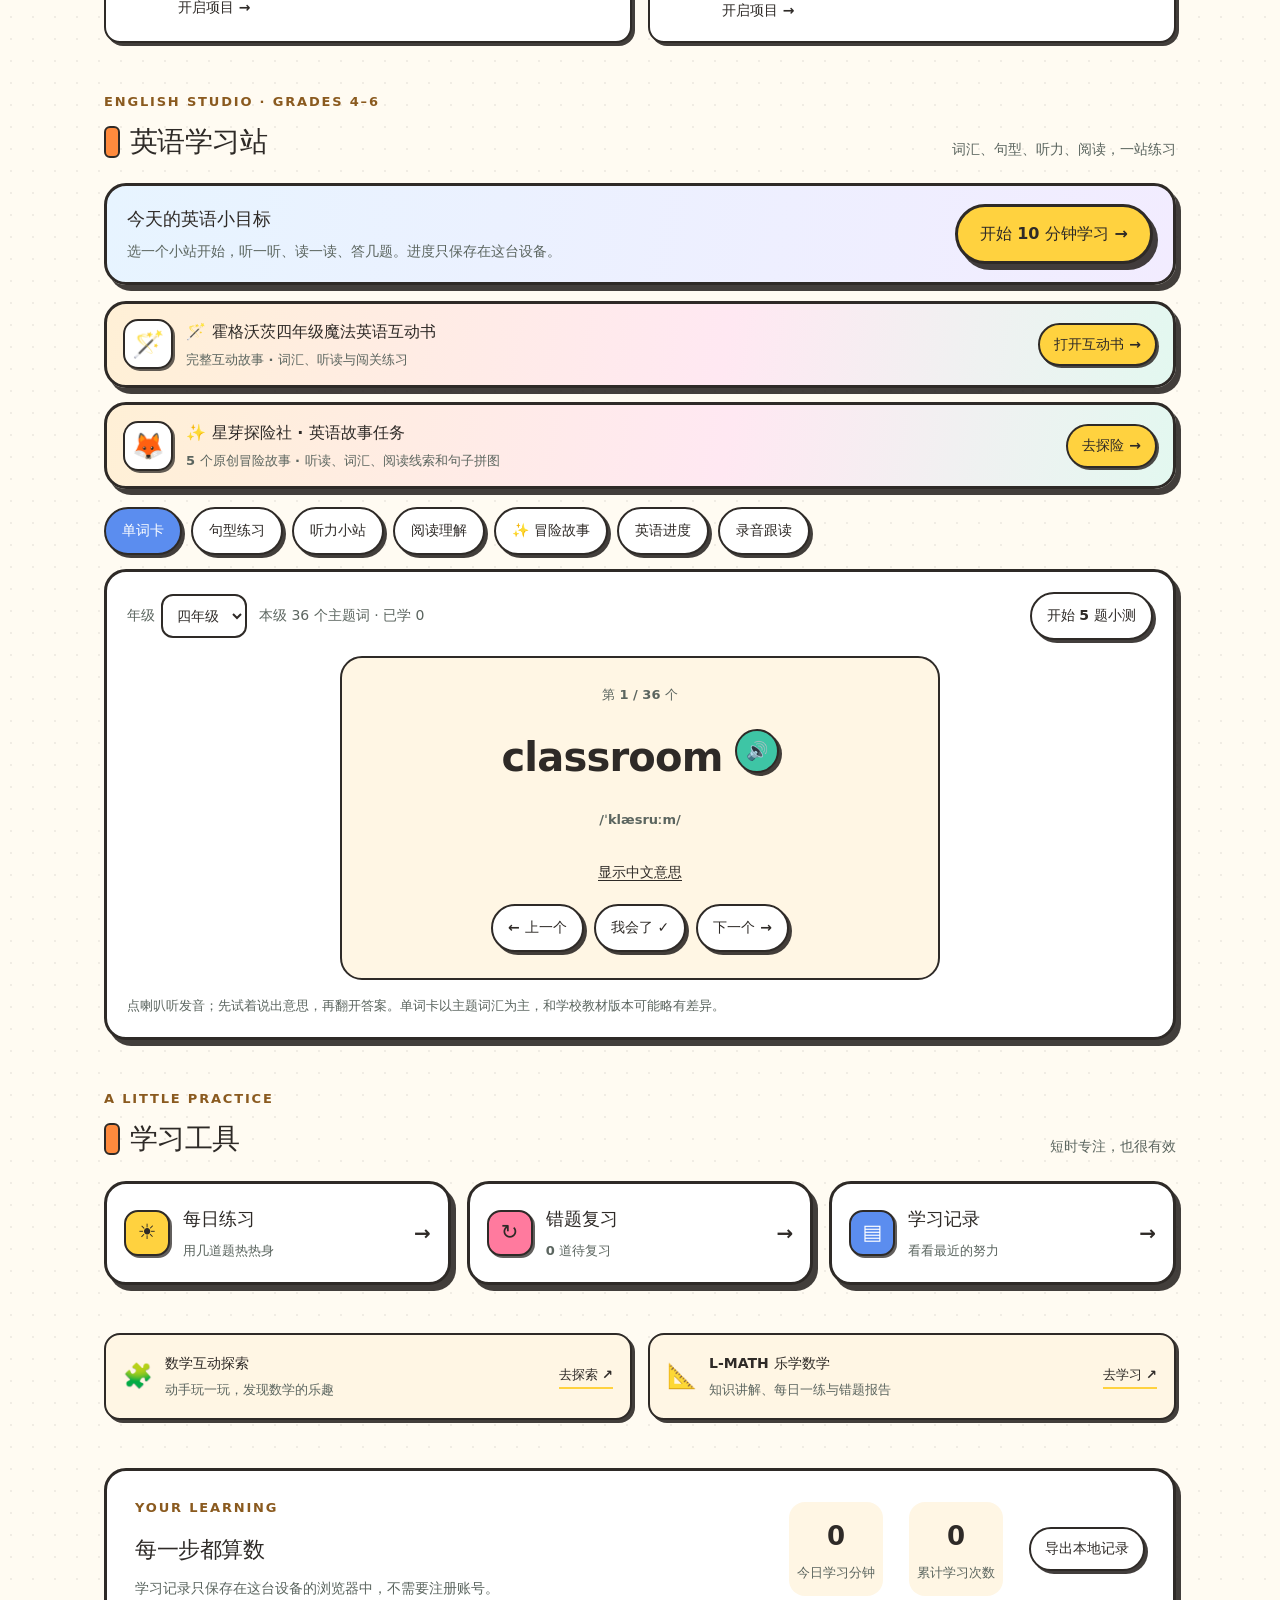
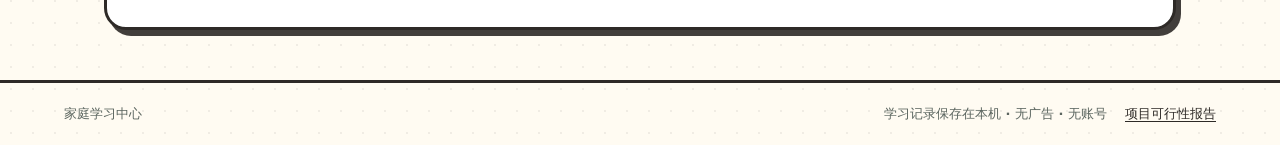
==== commit 06f5e347: "Apply cartoon sticker theme to homepage Add cartoon-theme.css as a pure visual layer over styles.css" ====
--- a/index.html
+++ b/index.html
@@ -1,5 +1,5 @@
 <!doctype html>
-<html lang="zh-CN"><head><meta charset="utf-8"><meta name="viewport" content="width=device-width,initial-scale=1,viewport-fit=cover"><meta name="theme-color" content="#f4f7f2"><meta name="description" content="四至六年级家庭学习入口"><link rel="manifest" href="manifest.webmanifest"><link rel="icon" href="icon.svg" type="image/svg+xml"><link rel="stylesheet" href="styles.css"><title>家庭学习中心</title></head>
+<html lang="zh-CN"><head><meta charset="utf-8"><meta name="viewport" content="width=device-width,initial-scale=1,viewport-fit=cover"><meta name="theme-color" content="#fffbf2"><meta name="description" content="四至六年级家庭学习入口"><link rel="manifest" href="manifest.webmanifest"><link rel="icon" href="icon.svg" type="image/svg+xml"><link rel="stylesheet" href="styles.css"><link rel="stylesheet" href="cartoon-theme.css"><title>家庭学习中心</title></head>
 <body><header class="topbar"><a class="brand" href="#home"><span class="brand-mark">知</span><span>家庭学习中心</span></a><nav><a href="#subjects">学科学习</a><a href="#tools">学习工具</a><a href="#records">学习记录</a></nav><label class="grade-picker">当前年级 <select id="grade"><option value="4">四年级</option><option value="5">五年级</option><option value="6">六年级</option></select></label></header>
 <main id="home"><section class="hero"><div class="hero-copy"><p class="eyebrow">每天进步一点点</p><h1>今天想先学什么？</h1><p>选一门学科开始学习，也可以完成一组轻量练习。</p><button class="primary" id="daily-start">开始每日练习 <span>→</span></button></div><div class="hero-art" aria-hidden="true"><div class="sun"></div><div class="book book-back"></div><div class="book book-front"><span>好好学习</span><b>✦</b></div><div class="spark spark-one">✦</div><div class="spark spark-two">＋</div></div><div class="streak"><span class="streak-icon">✦</span><span><b id="streak-count">0 天</b><small>连续学习</small></span><span class="streak-arrow">›</span></div></section>
 <section id="subjects" class="section"><div class="section-heading"><div><p class="eyebrow">PICK A SUBJECT</p><h2>学科学习</h2></div><span class="section-note">按教材进度，稳步向前</span></div><div class="subject-grid"><a class="subject-card chinese" href="https://d3nmsqi4n72idj.cloudfront.net/" target="_blank" rel="noopener noreferrer"><span class="subject-icon">文</span><span class="subject-text"><b>语文</b><small>课文听读 · 阅读 · 练习</small></span><span class="card-arrow">↗</span></a><a class="subject-card math" href="https://d3nmsqi4n72idj.cloudfront.net/" target="_blank" rel="noopener noreferrer"><span class="subject-icon">＋</span><span class="subject-text"><b>数学</b><small>知识讲解 · 计算 · 应用</small></span><span class="card-arrow">↗</span></a><a class="subject-card english" href="#english-learning"><span class="subject-icon">A</span><span class="subject-text"><b>英语</b><small>单词 · 听力 · 跟读</small></span><span class="card-arrow">↗</span></a><a class="subject-card science" href="https://d3nmsqi4n72idj.cloudfront.net/" target="_blank" rel="noopener noreferrer"><span class="subject-icon">✿</span><span class="subject-text"><b>科学</b><small>观察发现 · 探索世界</small></span><span class="card-arrow">↗</span></a></div></section>
--- a/cartoon-theme.css
+++ b/cartoon-theme.css
@@ -0,0 +1,634 @@
+/*!
+ * cartoon-theme.css — 家庭学习中心「贴纸漫画」视觉层
+ * 只覆盖视觉表现（色彩/字体层级/圆角/描边/阴影/触控尺寸）；
+ * 不改变任何文案、结构、模块与交互逻辑。
+ * 加载顺序：必须放在 styles.css 之后。
+ */
+
+/* ── 1. 设计令牌 ───────────────────────────────────────────── */
+:root{
+  /* 墨色描边体系：卡通感的骨架 */
+  --ink:#2e2a27;
+  --ink-soft:#5b655f;          /* 次级文字，白底对比 5.7:1（AA 达标） */
+  --ink-faint:#78837c;         /* 仅用于装饰性文字，不小于 13px */
+
+  /* 纸张与卡片 */
+  --paper:#fffbf2;
+  --card:#ffffff;
+  --card-2:#fff6e4;
+
+  /* 活力色板 */
+  --orange:#ff8a3d;
+  --yellow:#ffd23f;
+  --mint:#3ec5a5;
+  --blue:#5b8def;
+  --pink:#ff7a9e;
+  --grape:#9b7bff;
+
+  /* 覆盖原有变量，让继承旧变量的地方一起变 */
+  --green:#2e2a27;
+  --line:#2e2a27;
+
+  /* 形状与阴影 */
+  --stroke:3px solid var(--ink);
+  --hard-sm:3px 3px 0 rgba(46,42,39,.9);
+  --hard:5px 6px 0 rgba(46,42,39,.9);
+  --hard-lg:8px 9px 0 rgba(46,42,39,.9);
+  --r-lg:22px;
+  --r-md:16px;
+  --r-sm:12px;
+  --r-pill:999px;
+  --tap:44px;
+
+  /* 字体层级（按 13/14/16 起跳，杜绝 9-11px） */
+  --fs-xs:13px;
+  --fs-sm:14px;
+  --fs-md:16px;
+  --fs-lg:18px;
+  --font-cn:'Noto Sans SC','PingFang SC','Hiragino Sans GB','Microsoft YaHei',system-ui,sans-serif;
+}
+
+/* ── 2. 基础层 ─────────────────────────────────────────────── */
+body{
+  font-family:var(--font-cn);
+  font-size:var(--fs-md);
+  line-height:1.7;
+  color:var(--ink);
+  background-color:var(--paper);
+  background-image:radial-gradient(rgba(46,42,39,.07) 1.2px,transparent 1.2px);
+  background-size:22px 22px;
+  -webkit-font-smoothing:antialiased;
+}
+a{color:var(--ink)}
+::selection{background:var(--yellow);color:var(--ink)}
+
+/* 可见焦点环，键盘/触屏都能看清当前位置 */
+a:focus-visible,button:focus-visible,select:focus-visible,textarea:focus-visible,
+.english-tab:focus-visible,.interest-chip:focus-visible{
+  outline:3px solid var(--blue);outline-offset:3px;
+}
+
+/* ── 3. 顶栏 ───────────────────────────────────────────────── */
+.topbar{
+  height:auto;min-height:76px;padding:12px max(5vw,24px);
+  background:var(--card);
+  border-bottom:3px solid var(--ink);
+}
+.brand{font-weight:900;font-size:20px;letter-spacing:-.02em}
+.brand-mark{
+  width:40px;height:40px;border-radius:14px;
+  background:var(--yellow);color:var(--ink);
+  border:var(--stroke);box-shadow:var(--hard-sm);font-size:20px;
+}
+.topbar nav{font-size:var(--fs-sm);font-weight:700;color:var(--ink-soft);gap:26px}
+.topbar nav a:hover{color:var(--ink)}
+.grade-picker{font-size:var(--fs-sm);font-weight:700;color:var(--ink)}
+.grade-picker select{
+  margin-left:8px;padding:9px 12px;min-height:var(--tap);
+  border:2.5px solid var(--ink);border-radius:var(--r-sm);
+  background:var(--card);color:var(--ink);font-weight:700;
+  box-shadow:var(--hard-sm);cursor:pointer;
+}
+
+/* ── 4. Hero ───────────────────────────────────────────────── */
+.hero{
+  margin:32px 0 46px;border-radius:var(--r-lg);
+  background:linear-gradient(115deg,#fff2d4,#ffe6ef 48%,#e2f7ef);
+  border:var(--stroke);box-shadow:var(--hard-lg);
+  padding:44px 48px;min-height:300px;
+}
+.eyebrow{
+  font-size:var(--fs-xs);letter-spacing:.14em;font-weight:900;
+  color:#8a5a1f;
+}
+.hero h1{
+  font-size:40px;line-height:1.18;font-weight:900;letter-spacing:-.03em;
+  color:var(--ink);
+}
+.hero-copy>p:not(.eyebrow){font-size:var(--fs-md);color:var(--ink-soft);max-width:30em}
+
+/* 主按钮：黄底墨字 + 硬阴影 + 按下位移，触感明确 */
+.primary{
+  min-height:var(--tap);padding:13px 22px;
+  background:var(--yellow);color:var(--ink);
+  border:var(--stroke);border-radius:var(--r-pill);
+  box-shadow:var(--hard);font-size:var(--fs-md);font-weight:900;
+  transition:transform .12s,box-shadow .12s;
+}
+.primary:hover{transform:translate(-2px,-2px);box-shadow:var(--hard-lg)}
+.primary:active{transform:translate(3px,4px);box-shadow:2px 2px 0 rgba(46,42,39,.9)}
+.primary span{margin-left:12px}
+
+/* Hero 里的 CSS 插画加描边，跟卡片语言统一 */
+.sun{border:var(--stroke);background:#ffe08a}
+.book{border:var(--stroke);box-shadow:6px 7px 0 rgba(46,42,39,.85)}
+.book-front{font-size:var(--fs-sm);font-weight:900}
+.streak{
+  border:2.5px solid var(--ink);border-radius:var(--r-sm);
+  box-shadow:var(--hard-sm);padding:9px 13px;
+}
+.streak b{font-size:var(--fs-sm);font-weight:900}
+.streak small{font-size:var(--fs-xs);color:var(--ink-soft);font-weight:700}
+
+/* ── 5. 区块标题 ───────────────────────────────────────────── */
+.section{margin:0 0 48px}
+.section h2,.record-panel h2{
+  font-size:28px;font-weight:900;letter-spacing:-.02em;
+  display:flex;align-items:center;gap:10px;
+}
+.section h2:before{
+  content:"";width:12px;height:28px;border-radius:6px;
+  background:var(--orange);border:2.5px solid var(--ink);
+  flex:0 0 auto;
+}
+.section-note{font-size:var(--fs-sm);color:var(--ink-soft);font-weight:700}
+
+/* ── 6. 学科卡片 ───────────────────────────────────────────── */
+.subject-grid{gap:16px}
+/* 改为「图标在上、文字在下」的竖排：字号放大后仍能一行读完，不再断字 */
+.subject-card{
+  height:auto;min-height:158px;padding:16px 16px 18px;
+  flex-direction:column;align-items:flex-start;justify-content:flex-start;
+  position:relative;gap:0;
+  border:var(--stroke);border-radius:var(--r-lg);
+  box-shadow:var(--hard);background:var(--card);
+  transition:transform .14s,box-shadow .14s;
+}
+.subject-card .subject-text{margin-top:auto;gap:4px}
+.subject-card .card-arrow{position:absolute;top:14px;right:14px;margin:0;line-height:1}
+.subject-card:hover,.tool-card:hover{transform:translate(-3px,-3px);box-shadow:var(--hard-lg)}
+.subject-card:active{transform:translate(3px,4px);box-shadow:2px 2px 0 rgba(46,42,39,.9)}
+.subject-icon{
+  width:50px;height:50px;border-radius:15px;font-size:22px;font-weight:900;
+  border:2.5px solid var(--ink);box-shadow:2px 2px 0 rgba(46,42,39,.75);
+}
+.chinese .subject-icon{background:var(--pink);color:var(--ink)}
+.math .subject-icon{background:var(--mint);color:var(--ink)}
+.english .subject-icon{background:var(--blue);color:#fff}
+.science .subject-icon{background:var(--yellow);color:var(--ink)}
+.subject-text{gap:5px}
+.subject-text b,.tool-card b{font-size:var(--fs-lg);font-weight:900;color:var(--ink)}
+.subject-text small,.tool-card small{font-size:var(--fs-xs);color:var(--ink-soft);font-weight:600;line-height:1.55}
+.card-arrow{font-size:20px;color:var(--ink);font-weight:900}
+
+/* ── 7. 工具卡片 / 记录面板 ───────────────────────────────── */
+.tool-grid{gap:16px}
+.tool-card{
+  min-height:104px;padding:17px;
+  border:var(--stroke);border-radius:var(--r-lg);
+  box-shadow:var(--hard);background:var(--card);
+  transition:transform .14s,box-shadow .14s;
+}
+.tool-card:active{transform:translate(3px,4px);box-shadow:2px 2px 0 rgba(46,42,39,.9)}
+.tool-icon{
+  width:46px;height:46px;border-radius:14px;font-size:21px;
+  border:2.5px solid var(--ink);box-shadow:2px 2px 0 rgba(46,42,39,.75);
+}
+.tool-icon{background:var(--yellow);color:var(--ink)}
+.mistake-icon{background:var(--pink);color:var(--ink)}
+.record-icon{background:var(--blue);color:#fff}
+
+.extras{gap:16px}
+.extras>div{
+  padding:17px;border-radius:var(--r-md);
+  border:2.5px solid var(--ink);background:var(--card-2);
+  box-shadow:var(--hard-sm);
+}
+.extra-icon{font-size:24px}
+.extras b{font-size:var(--fs-sm);font-weight:900}
+.extras small{font-size:var(--fs-xs);color:var(--ink-soft)}
+.extras a{
+  font-size:var(--fs-xs);font-weight:900;color:var(--ink);
+  border-bottom:2.5px solid var(--yellow);padding-bottom:1px;white-space:nowrap;
+}
+
+.record-panel{
+  padding:26px 28px;gap:26px;
+  border:var(--stroke);border-radius:var(--r-lg);
+  background:var(--card);box-shadow:var(--hard);
+}
+.record-panel h2{font-size:22px}
+.record-panel>div:first-child>p:last-child{font-size:var(--fs-sm);color:var(--ink-soft)}
+.record-stat{padding:12px 8px;border-radius:var(--r-md);background:var(--card-2);min-width:86px}
+.record-stat b{font-size:26px;font-weight:900;color:var(--ink)}
+.record-stat small{font-size:var(--fs-xs);color:var(--ink-soft);font-weight:700}
+.text-button{
+  font-size:var(--fs-sm);font-weight:900;min-height:var(--tap);padding:8px 14px;
+  border:2.5px solid var(--ink);border-radius:var(--r-pill);
+  background:var(--card);box-shadow:var(--hard-sm);color:var(--ink);
+}
+.text-button:active{transform:translate(2px,2px);box-shadow:1px 1px 0 rgba(46,42,39,.9)}
+
+/* ── 8. 页脚 ───────────────────────────────────────────────── */
+footer{
+  border-top:3px solid var(--ink);padding:20px max(5vw,24px);
+  font-size:var(--fs-xs);color:var(--ink-soft);font-weight:600;gap:18px;
+}
+footer a{color:var(--ink);font-weight:700;text-decoration:underline;text-underline-offset:3px}
+
+/* ── 9. 弹窗 ───────────────────────────────────────────────── */
+dialog{
+  border:var(--stroke);border-radius:var(--r-lg);padding:24px;
+  box-shadow:10px 12px 0 rgba(46,42,39,.9);color:var(--ink);
+  background:var(--card);font-size:var(--fs-md);
+}
+dialog::backdrop{background:rgba(46,42,39,.55);backdrop-filter:blur(3px)}
+.dialog-head h2{font-size:24px;font-weight:900}
+.close-button{
+  width:var(--tap);height:var(--tap);min-width:var(--tap);
+  border:2.5px solid var(--ink);border-radius:50%;
+  background:var(--card-2);box-shadow:var(--hard-sm);font-size:22px;color:var(--ink);
+}
+.close-button:active{transform:translate(2px,2px);box-shadow:none}
+.question{
+  padding:16px;border-radius:var(--r-md);background:var(--card-2);
+  border:2.5px solid var(--ink);margin:12px 0;
+}
+.question p{font-size:var(--fs-md);font-weight:800}
+.answers{gap:10px}
+.answer{
+  min-height:52px;padding:12px 14px;font-size:var(--fs-md);
+  border:2.5px solid var(--ink);border-radius:var(--r-md);
+  background:var(--card);box-shadow:var(--hard-sm);color:var(--ink);font-weight:600;
+  transition:transform .12s,box-shadow .12s;
+}
+.answer:hover{transform:translate(-1px,-1px);box-shadow:var(--hard)}
+.answer.correct{background:#c9f5e2;border-color:var(--ink);box-shadow:var(--hard-sm)}
+.answer.wrong{background:#ffd9df;border-color:var(--ink);box-shadow:var(--hard-sm)}
+.result{font-size:var(--fs-md);font-weight:800;color:var(--ink);padding:12px 0}
+.history-row{font-size:var(--fs-sm);padding:11px 0;border-bottom:2px dashed rgba(46,42,39,.25)}
+.history-empty{font-size:var(--fs-sm);color:var(--ink-soft);padding:14px 0}
+
+/* ── 10. 英语学习站 ────────────────────────────────────────── */
+.english-learning{scroll-margin-top:24px}
+.english-intro{
+  padding:18px 20px;border-radius:var(--r-lg);gap:16px;margin-bottom:16px;
+  background:linear-gradient(100deg,#e7f4ff,#f2ecff);
+  border:var(--stroke);box-shadow:var(--hard);
+}
+.english-intro strong{font-size:var(--fs-lg);font-weight:900;color:var(--ink)}
+.english-intro p{font-size:var(--fs-sm);color:var(--ink-soft)}
+
+.english-tabs{gap:9px;padding:4px 0 14px}
+.english-tab{
+  padding:10px 16px;min-height:var(--tap);font-size:var(--fs-sm);font-weight:800;
+  border:2.5px solid var(--ink);border-radius:var(--r-pill);
+  background:var(--card);color:var(--ink);box-shadow:var(--hard-sm);
+  transition:transform .12s,box-shadow .12s,background .12s;
+}
+.english-tab:hover{transform:translate(-1px,-1px);box-shadow:var(--hard)}
+.english-tab.active{
+  background:var(--blue);border-color:var(--ink);color:#fff;
+  box-shadow:var(--hard-sm);
+}
+
+.english-content{
+  min-height:280px;padding:20px;border:var(--stroke);
+  border-radius:var(--r-lg);background:var(--card);box-shadow:var(--hard);
+}
+.english-toolbar{font-size:var(--fs-sm);color:var(--ink-soft);gap:12px;margin-bottom:16px}
+.english-toolbar select{
+  padding:8px 10px;min-height:var(--tap);border:2.5px solid var(--ink);
+  border-radius:var(--r-sm);background:var(--card);color:var(--ink);font-weight:700;
+}
+.soft-button{
+  min-height:var(--tap);padding:10px 15px;font-size:var(--fs-sm);font-weight:800;
+  border:2.5px solid var(--ink);border-radius:var(--r-pill);
+  background:var(--card);color:var(--ink);box-shadow:var(--hard-sm);
+  transition:transform .12s,box-shadow .12s;
+}
+.soft-button:hover{transform:translate(-1px,-1px);box-shadow:var(--hard)}
+.soft-button:active{transform:translate(2px,2px);box-shadow:1px 1px 0 rgba(46,42,39,.9)}
+
+.word-card{
+  max-width:600px;padding:26px;border-radius:var(--r-lg);
+  background:var(--card-2);border:2.5px solid var(--ink);
+}
+.word-count,.ipa{font-size:var(--fs-xs);color:var(--ink-soft);font-weight:700}
+.word-main h3{font-size:40px;font-weight:900;color:var(--ink);letter-spacing:-.02em}
+.sound-button{
+  width:var(--tap);height:var(--tap);border:2.5px solid var(--ink);
+  background:var(--mint);box-shadow:var(--hard-sm);font-size:18px;
+}
+.sound-button:active{transform:translate(2px,2px);box-shadow:none}
+.reveal-word{font-size:var(--fs-sm);font-weight:800;color:var(--ink);text-underline-offset:3px}
+.word-meaning{color:var(--ink);font-size:var(--fs-md)}
+.word-actions{gap:10px;margin-top:18px}
+.english-hint{font-size:var(--fs-xs);color:var(--ink-soft);line-height:1.7}
+
+.quiz-progress{font-size:var(--fs-sm);color:var(--ink-soft);font-weight:700}
+.quiz-card{padding:20px;border-radius:var(--r-lg);background:var(--card-2);border:2.5px solid var(--ink)}
+.quiz-card h3,.listening-card h3,.speaking-card h3,.reading-card h3{
+  font-size:20px;font-weight:900;color:var(--ink);
+}
+.english-options{gap:10px}
+.english-option{
+  min-height:54px;padding:13px 14px;font-size:var(--fs-md);font-weight:600;
+  border:2.5px solid var(--ink);border-radius:var(--r-md);
+  background:var(--card);color:var(--ink);box-shadow:var(--hard-sm);
+  transition:transform .12s,box-shadow .12s;
+}
+.english-option:hover{border-color:var(--ink);transform:translate(-1px,-1px);box-shadow:var(--hard)}
+.english-option.correct{background:#c9f5e2;border-color:var(--ink);box-shadow:var(--hard-sm)}
+.prompt-cn{font-size:21px;font-weight:900;color:var(--ink)}
+.answer-feedback{font-size:var(--fs-sm);color:var(--ink-soft);line-height:1.75}
+.english-result>span{font-size:34px}
+.english-result h3{font-size:24px;font-weight:900}
+
+.listen-label{font-size:var(--fs-xs);letter-spacing:.12em;color:var(--ink-soft);font-weight:900}
+.listen-big{
+  min-height:52px;padding:14px 22px;font-size:var(--fs-md);font-weight:900;
+  border:var(--stroke);border-radius:var(--r-pill);
+  background:var(--yellow);color:var(--ink);box-shadow:var(--hard);
+}
+.listen-big:active{transform:translate(3px,4px);box-shadow:2px 2px 0 rgba(46,42,39,.9)}
+.listen-script{padding:12px;border-radius:var(--r-md);background:var(--card-2);border:2px dashed rgba(46,42,39,.3);font-size:var(--fs-md)}
+
+.reading-top{font-size:var(--fs-sm);color:var(--ink-soft);font-weight:700}
+.reading-card h3{font-size:22px}
+.reading-text{
+  font-size:17px;line-height:2;color:var(--ink);
+  background:var(--card-2);border-radius:var(--r-md);padding:18px;
+  border:2px dashed rgba(46,42,39,.28);
+}
+.read-line{border-radius:6px}
+.read-line.speaking{background:#fff0b8;box-shadow:0 0 0 3px #fff0b8}
+.reading-question{padding:14px 0;border-bottom:2px dashed rgba(46,42,39,.22)}
+.reading-question>p:first-child{font-size:var(--fs-md);font-weight:800}
+.reading-question .english-option{font-size:var(--fs-sm);min-height:48px}
+
+.english-progress{gap:12px}
+.english-stat{
+  padding:18px 10px;border-radius:var(--r-md);
+  background:var(--card-2);border:2.5px solid var(--ink);
+}
+.english-stat b{font-size:26px;font-weight:900;color:var(--ink)}
+.english-stat small{font-size:var(--fs-xs);color:var(--ink-soft);font-weight:700}
+.subhead{font-size:var(--fs-lg);font-weight:900;margin:20px 0 10px}
+.model-text{
+  font-size:var(--fs-md);line-height:1.9;padding:16px;
+  background:var(--card-2);border-radius:var(--r-md);border:2.5px solid var(--ink);
+}
+.record-controls{gap:10px}
+.record-button{
+  min-height:var(--tap);padding:11px 18px;font-size:var(--fs-sm);font-weight:900;
+  border:2.5px solid var(--ink);border-radius:var(--r-pill);
+  background:var(--pink);color:var(--ink);box-shadow:var(--hard-sm);
+}
+.record-button:active{transform:translate(2px,2px);box-shadow:none}
+.record-playback audio{height:var(--tap)}
+.record-grade{padding:16px;border-radius:var(--r-md);background:var(--card-2);border:2.5px solid var(--ink)}
+.record-grade>p{font-size:var(--fs-md);font-weight:900}
+.self-score{gap:9px}
+.self-score button{
+  min-height:var(--tap);min-width:var(--tap);padding:10px 14px;
+  background:var(--card);border:2.5px solid var(--ink);border-radius:var(--r-md);
+  color:var(--ink);font-weight:800;font-size:var(--fs-sm);box-shadow:var(--hard-sm);
+}
+.self-score button:active{transform:translate(2px,2px);box-shadow:none}
+.record-grade small{font-size:var(--fs-xs);color:var(--ink-soft);line-height:1.7}
+
+/* ── 11. 两个故事入口横幅（保留原有顺序与结构）──────────────── */
+.english-adventure-banner{
+  padding:14px 16px;gap:13px;margin:0 0 14px;
+  border:var(--stroke);border-radius:var(--r-lg);
+  background:linear-gradient(100deg,#fff0d6,#ffe8f2 58%,#e3f8f0);
+  box-shadow:var(--hard);transition:transform .14s,box-shadow .14s;
+}
+.english-adventure-banner:hover{transform:translate(-3px,-3px);box-shadow:var(--hard-lg)}
+.english-adventure-banner:active{transform:translate(3px,4px);box-shadow:2px 2px 0 rgba(46,42,39,.9)}
+.english-adventure-mascot{
+  width:50px;height:50px;border-radius:15px;font-size:26px;
+  border:2.5px solid var(--ink);background:var(--card);box-shadow:2px 2px 0 rgba(46,42,39,.75);
+}
+.english-adventure-text b{font-size:var(--fs-md);font-weight:900;color:var(--ink)}
+.english-adventure-text small{font-size:var(--fs-xs);color:var(--ink-soft);font-weight:600}
+.english-adventure-go{
+  font-size:var(--fs-sm);font-weight:900;color:var(--ink);
+  background:var(--yellow);border:2.5px solid var(--ink);border-radius:var(--r-pill);
+  padding:8px 14px;box-shadow:2px 2px 0 rgba(46,42,39,.85);white-space:nowrap;
+}
+
+/* ── 12. 进阶挑战 / 兴趣工作室 ─────────────────────────────── */
+.advanced-intro{
+  padding:16px 18px;border-radius:var(--r-md);background:var(--card-2);
+  border:2.5px solid var(--ink);font-size:var(--fs-sm);color:var(--ink-soft);
+  line-height:1.75;box-shadow:var(--hard-sm);
+}
+.advanced-intro b{color:var(--ink);font-weight:900}
+/* 筛选横条独占一行，任务网格占满全宽，消除左栏被拉高产生的大片空白 */
+.advanced-grid{gap:16px}
+.advanced-grid>.interest-picker{grid-column:1/-1;align-self:start}
+.advanced-grid>.mission-grid{grid-column:1/-1}
+.advanced-card{
+  padding:18px;border:2.5px solid var(--ink);border-radius:var(--r-md);
+  background:var(--card);box-shadow:var(--hard-sm);
+  transition:transform .14s,box-shadow .14s;
+}
+.advanced-card:hover{transform:translate(-2px,-2px);box-shadow:var(--hard)}
+.advanced-icon{
+  width:44px;height:44px;border-radius:14px;font-size:21px;
+  border:2.5px solid var(--ink);background:var(--yellow);color:var(--ink);
+  box-shadow:2px 2px 0 rgba(46,42,39,.7);
+}
+.advanced-card.english .advanced-icon{background:var(--blue);color:#fff}
+.advanced-card.chinese .advanced-icon{background:var(--pink);color:var(--ink)}
+.advanced-card.science .advanced-icon{background:var(--mint);color:var(--ink)}
+.advanced-meta{font-size:var(--fs-xs);color:var(--ink-soft);font-weight:700}
+.advanced-card>b{font-size:var(--fs-lg);font-weight:900;color:var(--ink)}
+.advanced-card>strong{font-size:var(--fs-sm);font-weight:700;color:var(--ink-soft)}
+.advanced-card>small{font-size:var(--fs-xs);color:var(--ink-soft);line-height:1.6}
+.advanced-arrow{font-size:var(--fs-sm);font-weight:900;color:var(--ink)}
+
+.challenge-tag{font-size:var(--fs-sm);color:var(--ink-soft);font-weight:700}
+.challenge-passage{
+  padding:18px;border-radius:var(--r-md);font-size:var(--fs-md);line-height:1.95;
+  background:var(--card-2);border:2px dashed rgba(46,42,39,.28);color:var(--ink);
+}
+.challenge-task h3{font-size:var(--fs-lg);font-weight:900}
+.challenge-task p,.challenge-details p{font-size:var(--fs-sm);line-height:1.85;color:var(--ink-soft)}
+.challenge-details{border-top:2px dashed rgba(46,42,39,.25);padding:14px 0}
+.challenge-details summary{font-size:var(--fs-sm);font-weight:900;color:var(--ink);padding:6px 0;min-height:36px}
+.challenge-done{width:100%;margin-top:14px}
+.challenge-note{font-size:var(--fs-xs);color:var(--ink-soft);line-height:1.7}
+
+.interest-picker{
+  padding:17px 18px;border-radius:var(--r-lg);margin-bottom:16px;
+  background:linear-gradient(100deg,#eaf7f1,#eef4ff);
+  border:2.5px solid var(--ink);box-shadow:var(--hard-sm);
+}
+.interest-picker>span{font-size:var(--fs-sm);font-weight:900;color:var(--ink);margin-bottom:11px}
+.interest-picker>small{font-size:var(--fs-xs);color:var(--ink-soft);margin-top:10px}
+.interest-chips{gap:9px}
+.interest-chip{
+  min-height:42px;padding:9px 15px;font-size:var(--fs-sm);font-weight:800;
+  border:2.5px solid var(--ink);border-radius:var(--r-pill);
+  background:var(--card);color:var(--ink);box-shadow:2px 2px 0 rgba(46,42,39,.7);
+  transition:transform .12s;
+}
+.interest-chip:active{transform:translate(2px,2px);box-shadow:none}
+.interest-chip.active{background:var(--mint);border-color:var(--ink);color:var(--ink)}
+
+.mission-grid{gap:16px}
+.mission-card{
+  padding:18px;border:2.5px solid var(--ink);border-radius:var(--r-md);
+  background:var(--card);box-shadow:var(--hard-sm);
+  transition:transform .14s,box-shadow .14s;
+}
+.mission-card:hover{transform:translate(-2px,-2px);box-shadow:var(--hard)}
+.mission-icon{
+  width:46px;height:46px;border-radius:14px;font-size:22px;
+  border:2.5px solid var(--ink);background:var(--card-2);
+}
+.mission-theme{font-size:var(--fs-xs);color:var(--ink-soft);font-weight:800}
+.mission-card strong{font-size:var(--fs-lg);font-weight:900;color:var(--ink);line-height:1.45}
+.mission-hook{font-size:var(--fs-sm);color:var(--ink-soft);line-height:1.7}
+.mission-cta{font-size:var(--fs-sm);font-weight:900;color:var(--ink)}
+
+.project-hook{
+  padding:15px 17px;border-radius:var(--r-md);
+  background:var(--card-2);border:2.5px solid var(--ink);
+  font-size:var(--fs-md);line-height:1.8;color:var(--ink);
+}
+.project-brief h3,.project-fields h3,.project-rubric h3{font-size:var(--fs-lg);font-weight:900}
+.project-brief>p{font-size:var(--fs-sm);line-height:1.85;color:var(--ink-soft)}
+.project-limits{
+  padding:13px;border-radius:var(--r-sm);background:var(--card-2);
+  border:2px dashed rgba(46,42,39,.28);font-size:var(--fs-sm);color:var(--ink-soft);line-height:1.75;
+}
+.project-limits b{color:var(--ink)}
+.project-field>span{font-size:var(--fs-sm);font-weight:800;color:var(--ink);margin-bottom:7px}
+.project-field textarea{
+  padding:13px;font-size:var(--fs-md);line-height:1.75;
+  border:2.5px solid var(--ink);border-radius:var(--r-md);
+  background:var(--card);color:var(--ink);
+}
+.project-field textarea:focus{outline:3px solid var(--blue);outline-offset:2px;border-color:var(--ink)}
+.local-draft-note{font-size:var(--fs-xs);color:var(--ink-soft)}
+.project-rubric{
+  padding:15px;border-radius:var(--r-md);background:var(--card-2);
+  border:2.5px solid var(--ink);gap:11px;
+}
+.project-rubric label{font-size:var(--fs-sm);color:var(--ink);line-height:1.65;gap:10px}
+.project-rubric input{accent-color:var(--blue);width:22px;height:22px}
+
+/* ── 13. 星芽探险社入口卡 ──────────────────────────────────── */
+.adventure-entry{
+  padding:22px;border-radius:var(--r-lg);gap:22px;
+  background:linear-gradient(115deg,#eaf4ff,#f4ecff 60%,#e6fbf3);
+  border:var(--stroke);box-shadow:var(--hard);
+}
+.adventure-entry-art{
+  border-radius:var(--r-md);border:2.5px solid var(--ink);
+  background:linear-gradient(155deg,#a99bff,#6fc6e6);
+}
+.adventure-entry-art:before{background:rgba(255,255,255,.45)}
+.adventure-entry-copy .eyebrow{font-size:var(--fs-xs);color:#6b5aa8}
+.adventure-entry-copy h3{font-size:24px;font-weight:900;color:var(--ink)}
+.adventure-entry-copy>p:not(.eyebrow){font-size:var(--fs-sm);line-height:1.8;color:var(--ink-soft)}
+.adventure-tags{gap:8px}
+.adventure-tags span{
+  font-size:var(--fs-xs);font-weight:700;padding:7px 11px;border-radius:var(--r-pill);
+  background:var(--card);color:var(--ink);border:2px solid var(--ink);
+}
+.adventure-launch{min-height:var(--tap);display:inline-flex;align-items:center;justify-content:center}
+
+/* ── 14. 响应式：仅调尺寸，不改布局结构 ───────────────────── */
+@media (max-width:760px){
+  body{font-size:var(--fs-md)}
+  .topbar{min-height:64px;padding:10px 16px;gap:10px}
+  .brand{font-size:18px}
+  .brand-mark{width:36px;height:36px;border-radius:12px;font-size:18px}
+  .grade-picker{font-size:var(--fs-xs)}
+  .grade-picker select{min-height:40px;padding:8px 10px}
+
+  .hero{padding:26px 20px;min-height:0;margin:18px 0 36px;box-shadow:var(--hard)}
+  .hero h1{font-size:30px;line-height:1.22}
+  .hero-copy>p:not(.eyebrow){font-size:var(--fs-sm);max-width:none}
+  /* 窄屏下插画会压到正文，直接隐去，保持文字干净可读 */
+  .hero-art{display:none}
+  .primary{width:100%;justify-content:center;font-size:var(--fs-md)}
+
+  /* 标题与右侧说明在窄屏改上下排，避免标题被挤成两行 */
+  .section-heading{flex-wrap:wrap;row-gap:6px}
+  .section-note{flex-basis:100%;padding-bottom:0}
+  .section h2,.record-panel h2{font-size:22px}
+  .section h2:before{height:22px;width:10px}
+  .section-note{font-size:var(--fs-xs)}
+
+  .subject-grid{gap:12px}
+  .subject-card{min-height:146px;padding:13px 13px 14px;gap:0;box-shadow:var(--hard-sm)}
+  .subject-card .card-arrow{top:11px;right:11px;font-size:17px}
+  .subject-icon{width:44px;height:44px;border-radius:13px;font-size:19px}
+  .subject-text b{font-size:var(--fs-md)}
+  .subject-text small{font-size:12.5px;text-wrap:balance;letter-spacing:-.01em}
+
+  .tool-grid{gap:12px}
+  .tool-card{min-height:86px;box-shadow:var(--hard-sm)}
+  .extras{gap:12px}
+  .record-panel{padding:20px 16px;gap:14px;box-shadow:var(--hard-sm)}
+  .record-stat{min-width:0;padding:10px 6px}
+  .record-stat b{font-size:22px}
+
+  footer{font-size:var(--fs-xs);padding:18px 16px;gap:10px 16px}
+
+  dialog{padding:18px;border-radius:var(--r-lg);box-shadow:6px 7px 0 rgba(46,42,39,.9)}
+  .dialog-head h2{font-size:20px}
+  .answers{grid-template-columns:1fr}
+
+  .english-intro{padding:15px;box-shadow:var(--hard-sm)}
+  .english-intro strong{font-size:var(--fs-md)}
+  .english-content{padding:13px;box-shadow:var(--hard-sm)}
+  .english-tabs{gap:8px}
+  .english-tab{padding:9px 13px;font-size:var(--fs-sm)}
+  .word-main h3{font-size:32px}
+  .word-card{padding:20px 14px}
+  .reading-text{font-size:16px;line-height:1.95;padding:15px}
+  .english-stat{padding:14px 6px}
+  .english-stat b{font-size:22px}
+
+  .english-adventure-banner{padding:12px;gap:11px;box-shadow:var(--hard-sm)}
+  .english-adventure-mascot{width:44px;height:44px;font-size:22px;border-radius:13px}
+  .english-adventure-text b{font-size:15px}
+  .english-adventure-text small{font-size:var(--fs-xs)}
+  .english-adventure-go{font-size:var(--fs-xs);padding:7px 11px}
+
+  .advanced-card,.mission-card{padding:15px;box-shadow:var(--hard-sm)}
+  .advanced-card>b,.mission-card strong{font-size:var(--fs-md)}
+  .interest-picker{padding:15px}
+  .adventure-entry{padding:15px;gap:15px;box-shadow:var(--hard-sm)}
+  .adventure-entry-copy h3{font-size:20px}
+  .adventure-entry-art{min-height:140px}
+  .adventure-entry-art span{font-size:70px}
+}
+
+/* 小屏手机：学科卡片改单列横排，说明文字一行读完，不再拆词 */
+@media (max-width:480px){
+  .subject-grid{grid-template-columns:1fr;gap:10px}
+  .subject-card{
+    flex-direction:row;align-items:center;min-height:92px;
+    padding:14px;gap:13px;
+  }
+  .subject-card .subject-text{margin-top:0;gap:3px}
+  .subject-card .card-arrow{position:static;margin-left:auto;font-size:19px}
+  .subject-icon{width:48px;height:48px;flex:0 0 auto}
+  .subject-text b{font-size:var(--fs-md)}
+  .subject-text small{font-size:var(--fs-xs);white-space:nowrap;text-wrap:nowrap}
+}
+
+/* 极窄屏（≤340px）允许换行，避免说明文字顶出卡片 */
+@media (max-width:340px){
+  .subject-text small{white-space:normal;overflow-wrap:anywhere}
+}
+
+/* 9-10 寸平板：卡片密度略降，字号不缩 */
+@media (min-width:761px) and (max-width:980px){
+  .subject-card{min-height:152px}
+  .hero{padding:36px 34px}
+  .hero-art{right:20px;transform:scale(.9);transform-origin:top right}
+}
+
+/* 尊重系统"减少动态效果"设置 */
+@media (prefers-reduced-motion:reduce){
+  *{transition:none!important;animation:none!important}
+}
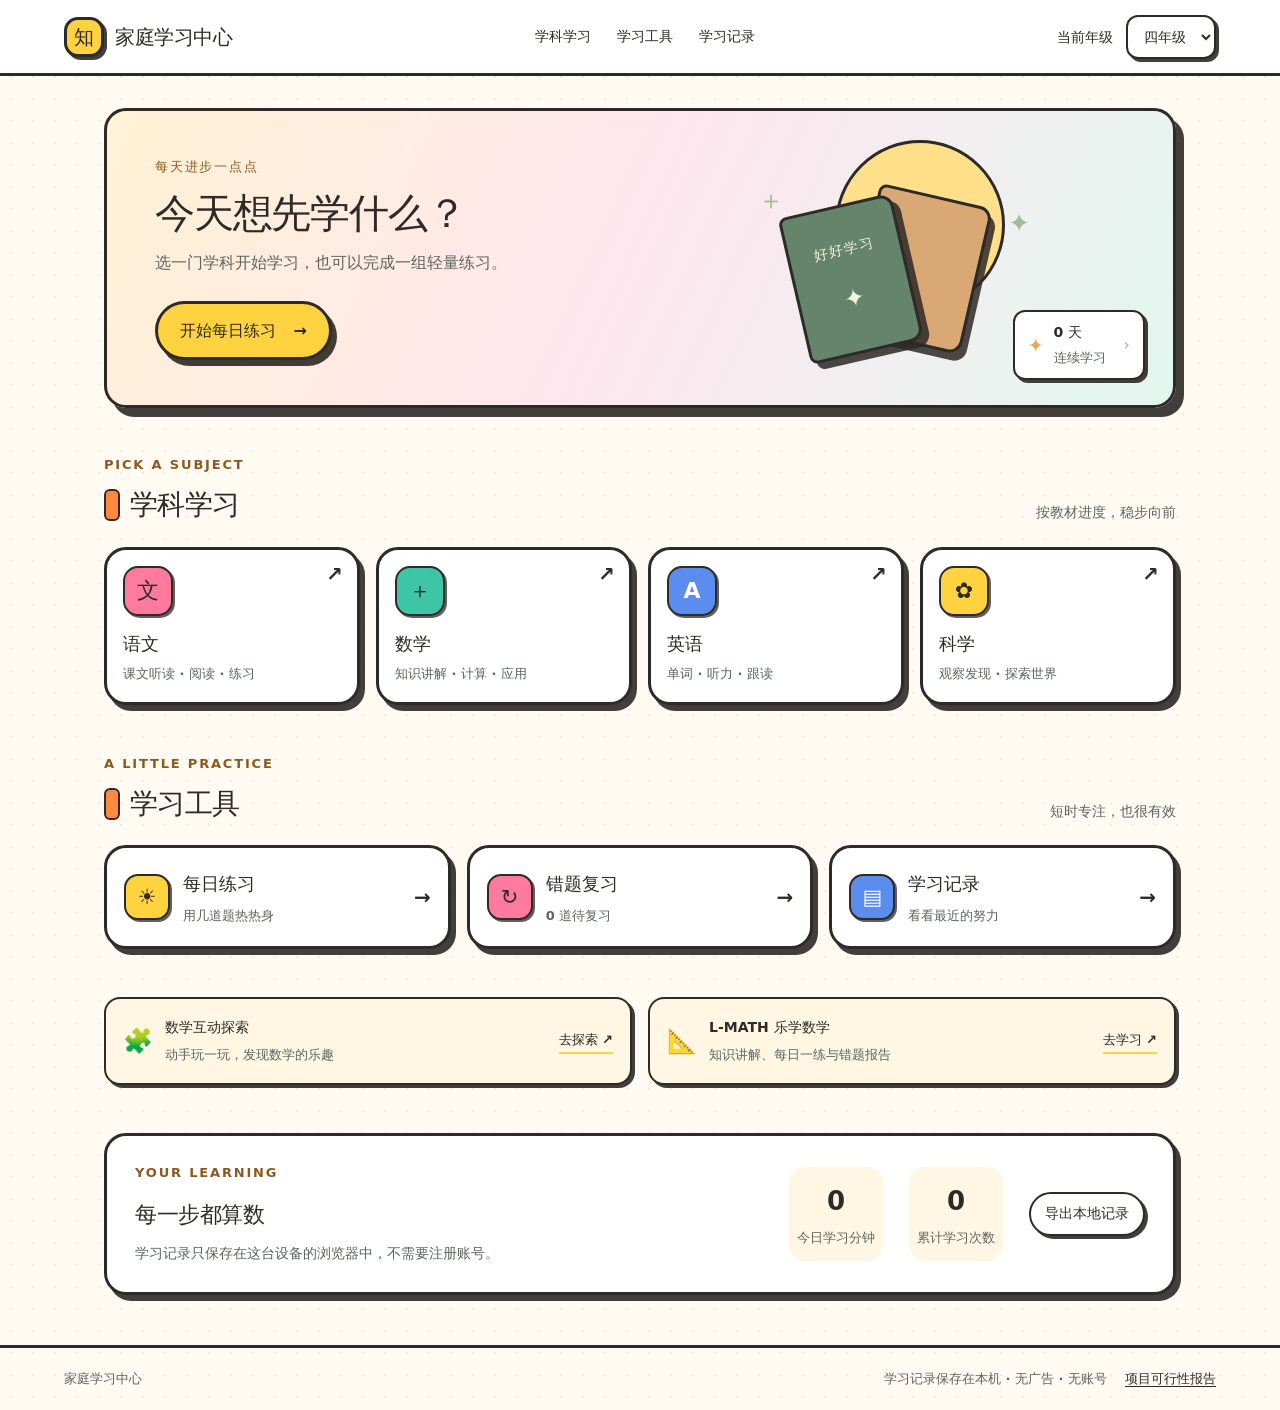
==== commit 57873df4: "Collapse English studio behind its subject card, drop challenge studio Remove the interest challenge" ====
--- a/index.html
+++ b/index.html
@@ -1,10 +1,10 @@
 <!doctype html>
-<html lang="zh-CN"><head><meta charset="utf-8"><meta name="viewport" content="width=device-width,initial-scale=1,viewport-fit=cover"><meta name="theme-color" content="#fffbf2"><meta name="description" content="四至六年级家庭学习入口"><link rel="manifest" href="manifest.webmanifest"><link rel="icon" href="icon.svg" type="image/svg+xml"><link rel="stylesheet" href="styles.css"><link rel="stylesheet" href="cartoon-theme.css"><title>家庭学习中心</title></head>
+<html lang="zh-CN"><head><meta charset="utf-8"><script>document.documentElement.classList.add("js")</script><meta name="viewport" content="width=device-width,initial-scale=1,viewport-fit=cover"><meta name="theme-color" content="#fffbf2"><meta name="description" content="四至六年级家庭学习入口"><link rel="manifest" href="manifest.webmanifest"><link rel="icon" href="icon.svg" type="image/svg+xml"><link rel="stylesheet" href="styles.css"><link rel="stylesheet" href="cartoon-theme.css"><title>家庭学习中心</title></head>
 <body><header class="topbar"><a class="brand" href="#home"><span class="brand-mark">知</span><span>家庭学习中心</span></a><nav><a href="#subjects">学科学习</a><a href="#tools">学习工具</a><a href="#records">学习记录</a></nav><label class="grade-picker">当前年级 <select id="grade"><option value="4">四年级</option><option value="5">五年级</option><option value="6">六年级</option></select></label></header>
 <main id="home"><section class="hero"><div class="hero-copy"><p class="eyebrow">每天进步一点点</p><h1>今天想先学什么？</h1><p>选一门学科开始学习，也可以完成一组轻量练习。</p><button class="primary" id="daily-start">开始每日练习 <span>→</span></button></div><div class="hero-art" aria-hidden="true"><div class="sun"></div><div class="book book-back"></div><div class="book book-front"><span>好好学习</span><b>✦</b></div><div class="spark spark-one">✦</div><div class="spark spark-two">＋</div></div><div class="streak"><span class="streak-icon">✦</span><span><b id="streak-count">0 天</b><small>连续学习</small></span><span class="streak-arrow">›</span></div></section>
-<section id="subjects" class="section"><div class="section-heading"><div><p class="eyebrow">PICK A SUBJECT</p><h2>学科学习</h2></div><span class="section-note">按教材进度，稳步向前</span></div><div class="subject-grid"><a class="subject-card chinese" href="https://d3nmsqi4n72idj.cloudfront.net/" target="_blank" rel="noopener noreferrer"><span class="subject-icon">文</span><span class="subject-text"><b>语文</b><small>课文听读 · 阅读 · 练习</small></span><span class="card-arrow">↗</span></a><a class="subject-card math" href="https://d3nmsqi4n72idj.cloudfront.net/" target="_blank" rel="noopener noreferrer"><span class="subject-icon">＋</span><span class="subject-text"><b>数学</b><small>知识讲解 · 计算 · 应用</small></span><span class="card-arrow">↗</span></a><a class="subject-card english" href="#english-learning"><span class="subject-icon">A</span><span class="subject-text"><b>英语</b><small>单词 · 听力 · 跟读</small></span><span class="card-arrow">↗</span></a><a class="subject-card science" href="https://d3nmsqi4n72idj.cloudfront.net/" target="_blank" rel="noopener noreferrer"><span class="subject-icon">✿</span><span class="subject-text"><b>科学</b><small>观察发现 · 探索世界</small></span><span class="card-arrow">↗</span></a></div></section>
-<section id="advanced" class="section advanced-section"><div class="section-heading"><div><p class="eyebrow">THINK · EXPLORE · CREATE</p><h2>兴趣挑战工作室</h2></div><span class="section-note">选你喜欢的题材，设计、测试、做出作品</span></div><div class="advanced-intro"><b id="advanced-grade-label">四年级</b><span>项目题材可选，任务复杂度随年级变化；作品草稿保存在本机。</span></div><div class="advanced-grid" id="advanced-grid"></div></section>
+<section id="subjects" class="section"><div class="section-heading"><div><p class="eyebrow">PICK A SUBJECT</p><h2>学科学习</h2></div><span class="section-note">按教材进度，稳步向前</span></div><div class="subject-grid"><a class="subject-card chinese" href="https://d3nmsqi4n72idj.cloudfront.net/" target="_blank" rel="noopener noreferrer"><span class="subject-icon">文</span><span class="subject-text"><b>语文</b><small>课文听读 · 阅读 · 练习</small></span><span class="card-arrow">↗</span></a><a class="subject-card math" href="https://d3nmsqi4n72idj.cloudfront.net/" target="_blank" rel="noopener noreferrer"><span class="subject-icon">＋</span><span class="subject-text"><b>数学</b><small>知识讲解 · 计算 · 应用</small></span><span class="card-arrow">↗</span></a><a class="subject-card english" id="english-toggle" href="#english-learning" aria-expanded="false" aria-controls="english-learning"><span class="subject-icon">A</span><span class="subject-text"><b>英语</b><small>单词 · 听力 · 跟读</small></span><span class="card-arrow">↗</span></a><a class="subject-card science" href="https://d3nmsqi4n72idj.cloudfront.net/" target="_blank" rel="noopener noreferrer"><span class="subject-icon">✿</span><span class="subject-text"><b>科学</b><small>观察发现 · 探索世界</small></span><span class="card-arrow">↗</span></a></div></section>
+
 <section id="english-learning" class="section english-learning"><div class="section-heading"><div><p class="eyebrow">ENGLISH STUDIO · GRADES 4–6</p><h2>英语学习站</h2></div><span class="section-note">词汇、句型、听力、阅读，一站练习</span></div><div class="english-intro"><div><strong>今天的英语小目标</strong><p>选一个小站开始，听一听、读一读、答几题。进度只保存在这台设备。</p></div><button class="primary" id="english-plan-start">开始 10 分钟学习 →</button></div><a class="english-adventure-banner" href="./hogwarts_english_adventure_grade_4_interactive_book.html"><span class="english-adventure-mascot">🪄</span><span class="english-adventure-text"><b>🪄 霍格沃茨四年级魔法英语互动书</b><small>完整互动故事 · 词汇、听读与闯关练习</small></span><span class="english-adventure-go">打开互动书 →</span></a><a class="english-adventure-banner" href="./english-adventure.html"><span class="english-adventure-mascot">🦊</span><span class="english-adventure-text"><b>✨ 星芽探险社 · 英语故事任务</b><small>5 个原创冒险故事 · 听读、词汇、阅读线索和句子拼图</small></span><span class="english-adventure-go">去探险 →</span></a><div class="english-tabs" role="tablist" aria-label="英语学习内容"><button class="english-tab active" data-english-tab="words">单词卡</button><button class="english-tab" data-english-tab="sentences">句型练习</button><button class="english-tab" data-english-tab="listening">听力小站</button><button class="english-tab" data-english-tab="reading">阅读理解</button><button class="english-tab" data-english-tab="adventure">✨ 冒险故事</button><button class="english-tab" data-english-tab="progress">英语进度</button></div><div id="english-content" class="english-content"></div></section><section id="tools" class="section"><div class="section-heading"><div><p class="eyebrow">A LITTLE PRACTICE</p><h2>学习工具</h2></div><span class="section-note">短时专注，也很有效</span></div><div class="tool-grid"><button class="tool-card daily-tool" id="daily-card"><span class="tool-icon">☀</span><span><b>每日练习</b><small>用几道题热热身</small></span><span class="card-arrow">→</span></button><button class="tool-card" id="mistakes-card"><span class="tool-icon mistake-icon">↻</span><span><b>错题复习</b><small><i id="mistake-count">0</i> 道待复习</small></span><span class="card-arrow">→</span></button><button class="tool-card" id="records-card"><span class="tool-icon record-icon">▤</span><span><b>学习记录</b><small>看看最近的努力</small></span><span class="card-arrow">→</span></button></div></section>
 <section class="extras"><div><span class="extra-icon">🧩</span><span><b>数学互动探索</b><small>动手玩一玩，发现数学的乐趣</small></span><a href="https://talkincode.github.io/kidslab/" target="_blank" rel="noopener noreferrer">去探索 ↗</a></div><div><span class="extra-icon">📐</span><span><b>L-MATH 乐学数学</b><small>知识讲解、每日一练与错题报告</small></span><a href="https://lll-96.github.io/Math-Learnning/" target="_blank" rel="noopener noreferrer">去学习 ↗</a></div></section>
 <section id="records" class="record-panel"><div><p class="eyebrow">YOUR LEARNING</p><h2>每一步都算数</h2><p>学习记录只保存在这台设备的浏览器中，不需要注册账号。</p></div><div class="record-stat"><b id="today-minutes">0</b><small>今日学习分钟</small></div><div class="record-stat"><b id="done-lessons">0</b><small>累计学习次数</small></div><button class="text-button" id="export-data">导出本地记录</button></section></main>
-<footer><span>家庭学习中心</span><span>学习记录保存在本机 · 无广告 · 无账号</span><a href="REPORT.md">项目可行性报告</a></footer><dialog id="practice-dialog"><form method="dialog" class="dialog-head"><div><p class="eyebrow">DAILY PRACTICE</p><h2 id="practice-title">每日练习</h2></div><button class="close-button" aria-label="关闭">×</button></form><div id="practice-body"></div></dialog><dialog id="challenge-dialog"><form method="dialog" class="dialog-head"><div><p class="eyebrow">THINK · EXPLORE · CREATE</p><h2 id="challenge-title">进阶挑战</h2></div><button class="close-button" aria-label="关闭">×</button></form><div id="challenge-body"></div></dialog><script src="app.js"></script><script src="advanced.js"></script><script src="english.js"></script></body></html>
+<footer><span>家庭学习中心</span><span>学习记录保存在本机 · 无广告 · 无账号</span><a href="REPORT.md">项目可行性报告</a></footer><dialog id="practice-dialog"><form method="dialog" class="dialog-head"><div><p class="eyebrow">DAILY PRACTICE</p><h2 id="practice-title">每日练习</h2></div><button class="close-button" aria-label="关闭">×</button></form><div id="practice-body"></div></dialog><script src="app.js"></script><script src="english.js"></script></body></html>
--- a/cartoon-theme.css
+++ b/cartoon-theme.css
@@ -632,3 +632,19 @@
 @media (prefers-reduced-motion:reduce){
   *{transition:none!important;animation:none!important}
 }
+
+/* ── 15. 英语区块按需展开（点学科卡就地展开，再点收起）────────── */
+.js .english-learning{display:none}
+.js .english-learning.is-open{display:block;animation:panel-in .22s ease-out}
+@keyframes panel-in{from{opacity:0;transform:translateY(-10px)}to{opacity:1;transform:none}}
+
+/* 展开态给卡片明确回馈，暗示可以再点一次收起 */
+.subject-card.english[aria-expanded="true"]{
+  background:linear-gradient(100deg,#eef4ff,#f7efff);
+  box-shadow:var(--hard-lg);
+}
+.subject-card.english[aria-expanded="true"] .card-arrow{color:var(--blue)}
+.subject-card.english[aria-expanded="true"] .subject-icon{background:var(--blue);color:#fff}
+/* 展开时箭头转向，配合高亮提示"再点可收起" */
+.subject-card.english .card-arrow{transition:transform .18s}
+.subject-card.english[aria-expanded="true"] .card-arrow{transform:rotate(90deg)}
